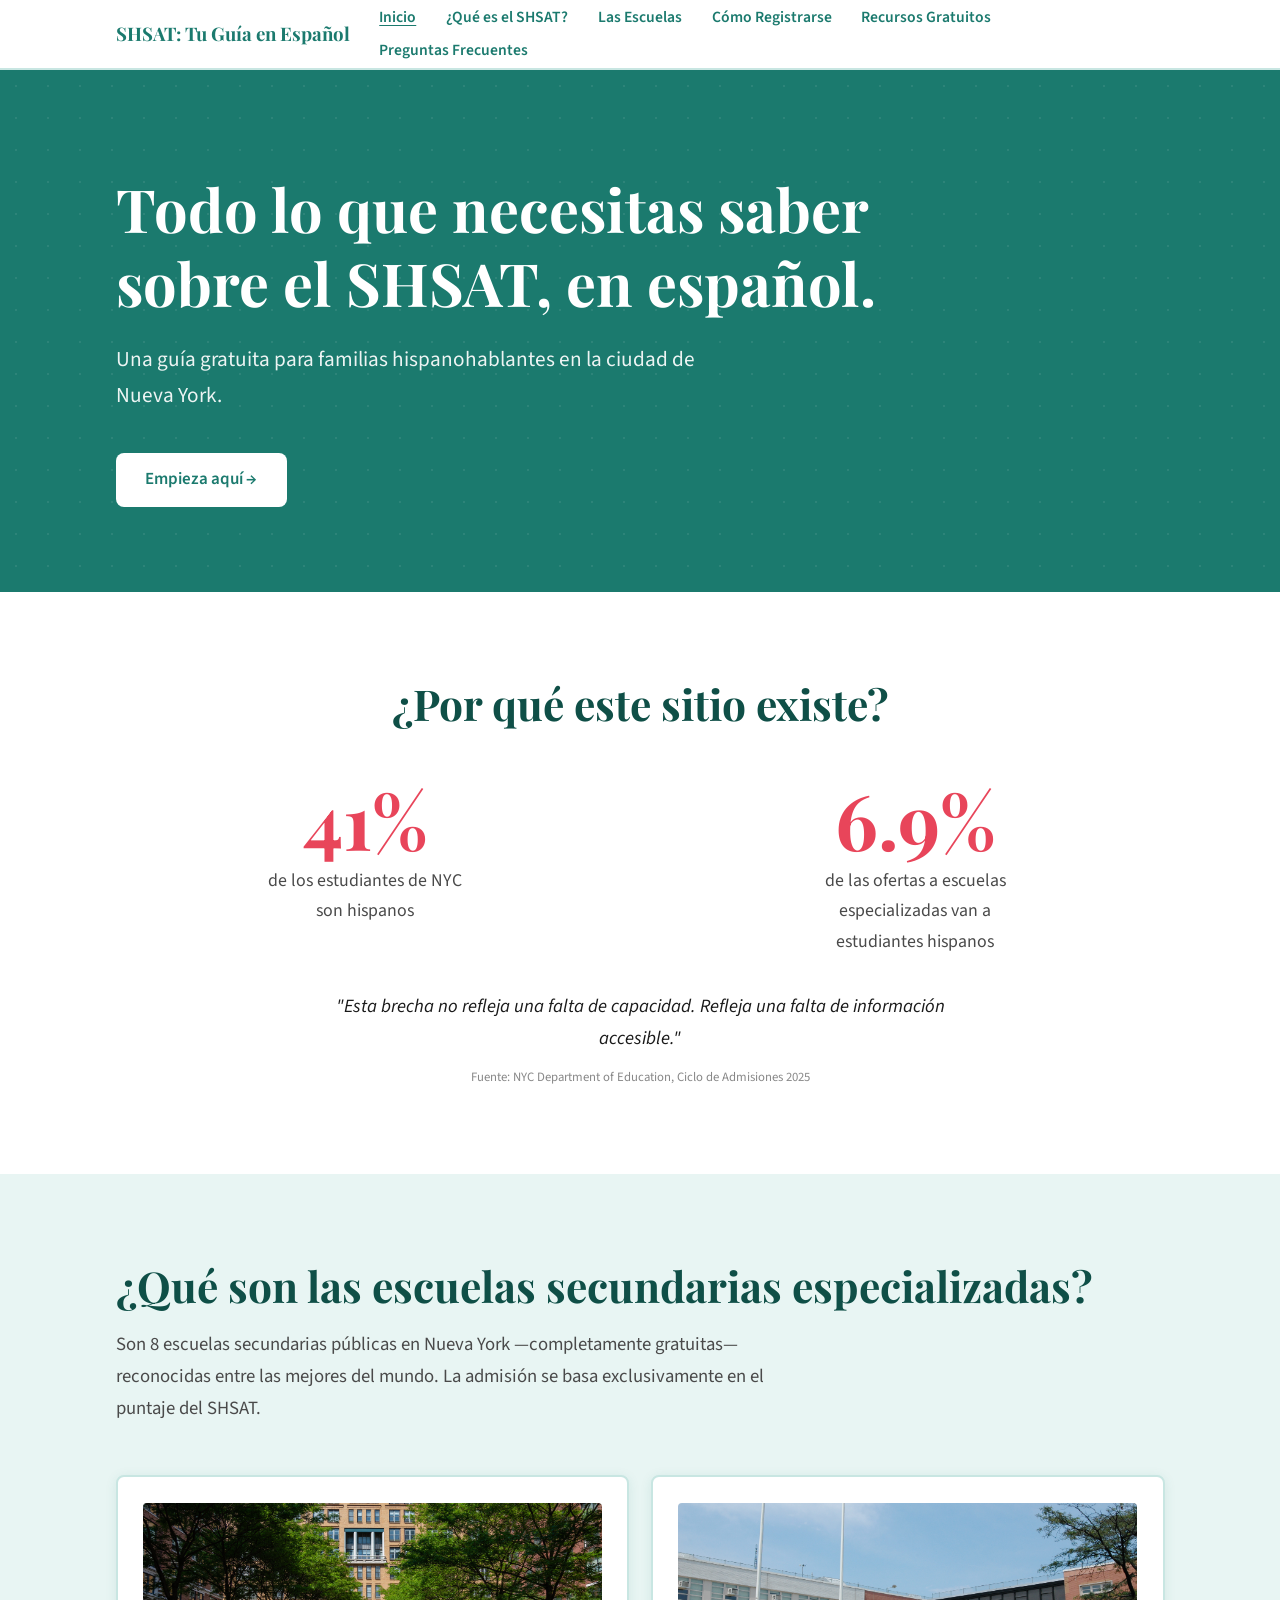
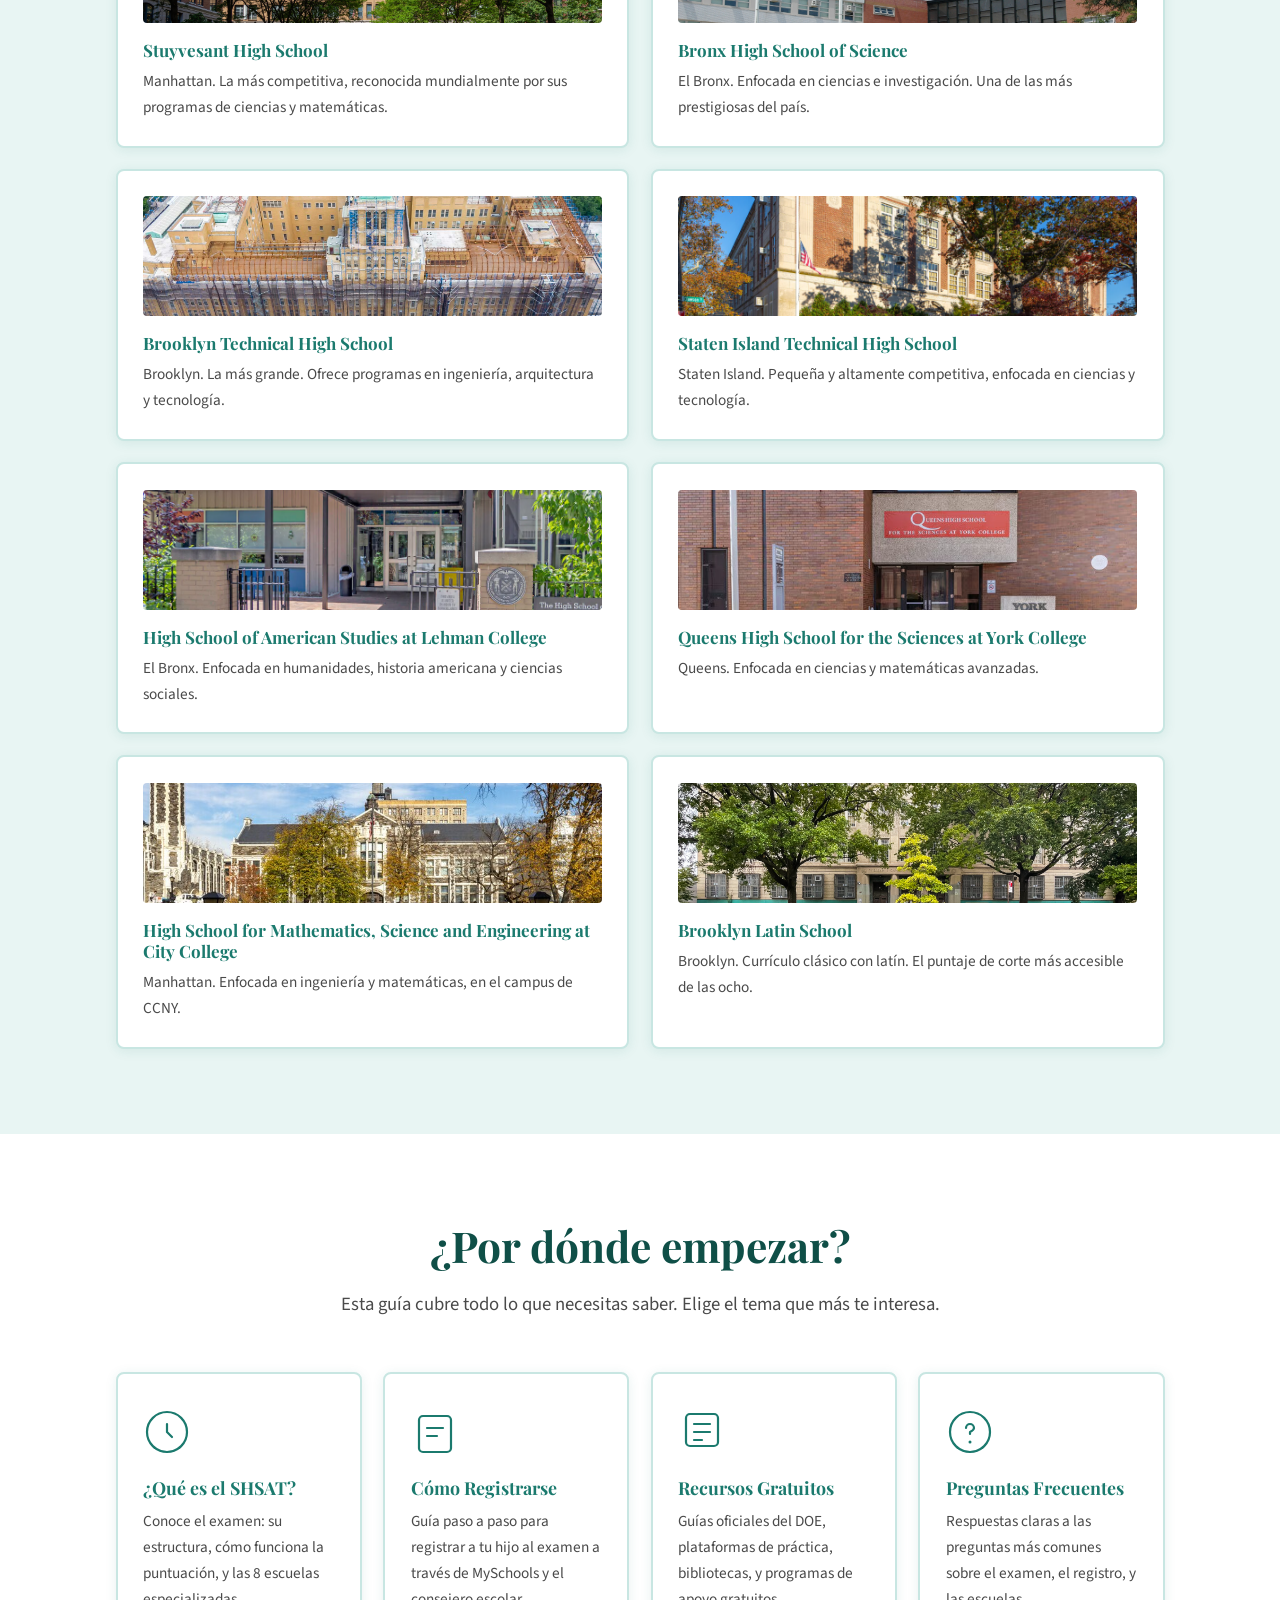
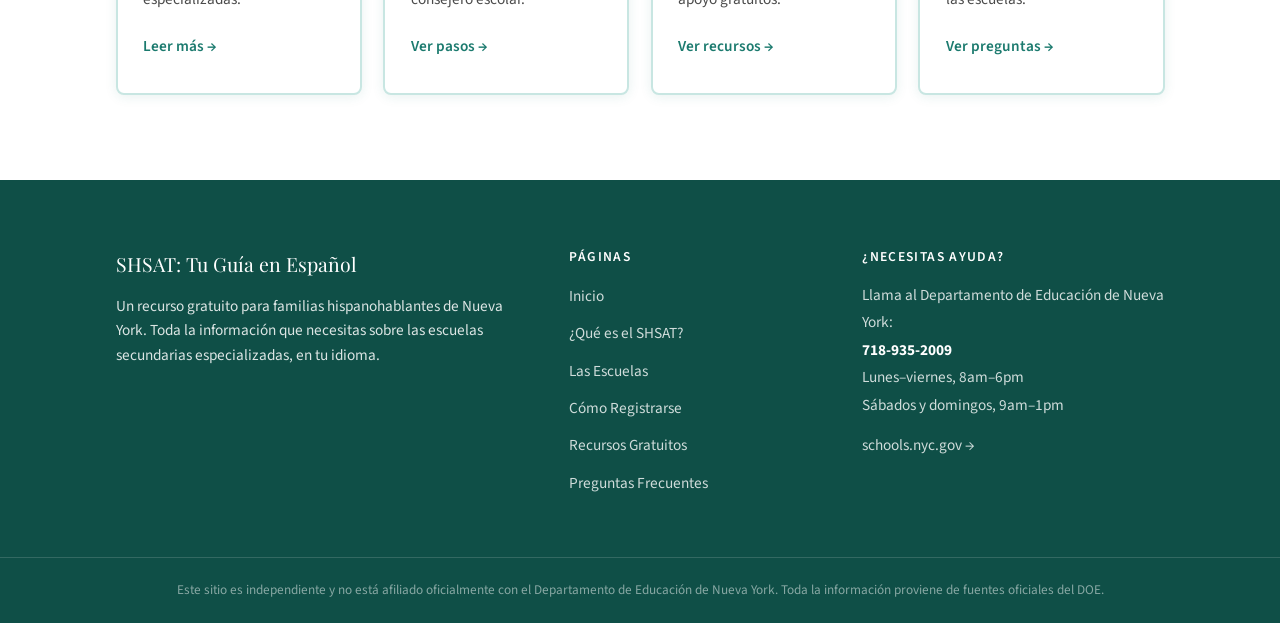
==== index.html @ d8aebc10 "Add Las Escuelas to nav and footer on all pages https://claude.ai/code/session_01T2UJco9Fcnmwrrb4ZVj" ====
<!DOCTYPE html>
<html lang="es">
<head>
  <meta charset="UTF-8" />
  <meta name="viewport" content="width=device-width, initial-scale=1.0" />
  <title>SHSAT: Tu Guía en Español — Inicio</title>
  <meta name="description" content="Guía gratuita en español sobre el SHSAT para familias hispanohablantes en la ciudad de Nueva York." />
  <link rel="stylesheet" href="css/styles.css" />
</head>
<body>

  <!-- ========== NAVIGATION ========== -->
  <nav class="nav" role="navigation" aria-label="Navegación principal">
    <div class="container nav__inner">
      <a href="index.html" class="nav__brand">SHSAT: Tu Guía en Español</a>
      <button class="nav__toggle" aria-expanded="false" aria-label="Abrir menú">
        <svg width="26" height="26" viewBox="0 0 24 24" fill="none" stroke="currentColor" stroke-width="2.2" stroke-linecap="round">
          <line x1="3" y1="6"  x2="21" y2="6"/>
          <line x1="3" y1="12" x2="21" y2="12"/>
          <line x1="3" y1="18" x2="21" y2="18"/>
        </svg>
      </button>
      <ul class="nav__links">
        <li><a href="index.html"            class="nav__link">Inicio</a></li>
        <li><a href="que-es-shsat.html"     class="nav__link">¿Qué es el SHSAT?</a></li>
        <li><a href="escuelas.html"          class="nav__link">Las Escuelas</a></li>
        <li><a href="como-registrarse.html" class="nav__link">Cómo Registrarse</a></li>
        <li><a href="recursos.html"         class="nav__link">Recursos Gratuitos</a></li>
        <li><a href="faq.html"              class="nav__link">Preguntas Frecuentes</a></li>
      </ul>
    </div>
  </nav>

  <!-- ========== HERO ========== -->
  <section class="hero">
    <div class="container">
      <div class="hero__content">
        <h1>Todo lo que necesitas saber sobre el SHSAT, en español.</h1>
        <p class="hero__sub">Una guía gratuita para familias hispanohablantes en la ciudad de Nueva York.</p>
        <a href="que-es-shsat.html" class="btn btn--white">Empieza aquí &rarr;</a>
      </div>
    </div>
  </section>

  <!-- ========== STAT BLOCK ========== -->
  <section class="section section--white stats">
    <div class="container text-center">
      <h2 class="section__title">¿Por qué este sitio existe?</h2>
      <div class="stats__grid">
        <div class="stat-card">
          <span class="stat-card__number">41%</span>
          <p class="stat-card__label">de los estudiantes de NYC son hispanos</p>
        </div>
        <div class="stat-card">
          <span class="stat-card__number">6.9%</span>
          <p class="stat-card__label">de las ofertas a escuelas especializadas van a estudiantes hispanos</p>
        </div>
      </div>
      <p class="stats__tagline">"Esta brecha no refleja una falta de capacidad. Refleja una falta de información accesible."</p>
      <p class="stats__citation">Fuente: NYC Department of Education, Ciclo de Admisiones 2025</p>
    </div>
  </section>

  <!-- ========== WHAT ARE SPECIALIZED SCHOOLS ========== -->
  <section class="section section--light">
    <div class="container">
      <h2 class="section__title">¿Qué son las escuelas secundarias especializadas?</h2>
      <p class="section__lead">Son 8 escuelas secundarias públicas en Nueva York —completamente gratuitas— reconocidas entre las mejores del mundo. La admisión se basa exclusivamente en el puntaje del SHSAT.</p>

      <div class="school-grid">

        <a href="escuelas.html#stuyvesant" class="school-card">
          <img src="images/stuyvesant.jpg" alt="Stuyvesant High School" onerror="this.style.display='none'">
          <h3>Stuyvesant High School</h3>
          <p>Manhattan. La más competitiva, reconocida mundialmente por sus programas de ciencias y matemáticas.</p>
        </a>

        <a href="escuelas.html#bronx-science" class="school-card">
          <img src="images/bronx-science.jpg" alt="Bronx High School of Science" onerror="this.style.display='none'">
          <h3>Bronx High School of Science</h3>
          <p>El Bronx. Enfocada en ciencias e investigación. Una de las más prestigiosas del país.</p>
        </a>

        <a href="escuelas.html#brooklyn-tech" class="school-card">
          <img src="images/brooklyn-tech.jpg" alt="Brooklyn Technical High School" onerror="this.style.display='none'">
          <h3>Brooklyn Technical High School</h3>
          <p>Brooklyn. La más grande. Ofrece programas en ingeniería, arquitectura y tecnología.</p>
        </a>

        <a href="escuelas.html#staten-island-tech" class="school-card">
          <img src="images/staten-island-tech.jpg" alt="Staten Island Technical High School" onerror="this.style.display='none'">
          <h3>Staten Island Technical High School</h3>
          <p>Staten Island. Pequeña y altamente competitiva, enfocada en ciencias y tecnología.</p>
        </a>

        <a href="escuelas.html#lehman" class="school-card">
          <img src="images/lehman.jpg" alt="High School of American Studies at Lehman College" onerror="this.style.display='none'">
          <h3>High School of American Studies at Lehman College</h3>
          <p>El Bronx. Enfocada en humanidades, historia americana y ciencias sociales.</p>
        </a>

        <a href="escuelas.html#queens-science" class="school-card">
          <img src="images/queens-science.jpg" alt="Queens High School for the Sciences at York College" onerror="this.style.display='none'">
          <h3>Queens High School for the Sciences at York College</h3>
          <p>Queens. Enfocada en ciencias y matemáticas avanzadas.</p>
        </a>

        <a href="escuelas.html#ccny" class="school-card">
          <img src="images/ccny.jpg" alt="High School for Mathematics, Science and Engineering at City College" onerror="this.style.display='none'">
          <h3>High School for Mathematics, Science and Engineering at City College</h3>
          <p>Manhattan. Enfocada en ingeniería y matemáticas, en el campus de CCNY.</p>
        </a>

        <a href="escuelas.html#brooklyn-latin" class="school-card">
          <img src="images/brooklyn-latin.jpg" alt="Brooklyn Latin School" onerror="this.style.display='none'">
          <h3>Brooklyn Latin School</h3>
          <p>Brooklyn. Currículo clásico con latín. El puntaje de corte más accesible de las ocho.</p>
        </a>

      </div>
    </div>
  </section>

  <!-- ========== NAVIGATION CARDS ========== -->
  <section class="section section--white">
    <div class="container">
      <h2 class="section__title text-center">¿Por dónde empezar?</h2>
      <p class="section__lead text-center" style="margin-left:auto;margin-right:auto;">Esta guía cubre todo lo que necesitas saber. Elige el tema que más te interesa.</p>

      <div class="nav-cards">

        <a href="que-es-shsat.html" class="nav-card" style="text-decoration:none;">
          <svg class="nav-card__icon" viewBox="0 0 48 48" fill="none" stroke="currentColor" stroke-width="2.2" stroke-linecap="round" stroke-linejoin="round">
            <circle cx="24" cy="24" r="20"/>
            <path d="M24 16v8l5 5"/>
          </svg>
          <h3>¿Qué es el SHSAT?</h3>
          <p>Conoce el examen: su estructura, cómo funciona la puntuación, y las 8 escuelas especializadas.</p>
          <span class="nav-card__link">Leer más &rarr;</span>
        </a>

        <a href="como-registrarse.html" class="nav-card" style="text-decoration:none;">
          <svg class="nav-card__icon" viewBox="0 0 48 48" fill="none" stroke="currentColor" stroke-width="2.2" stroke-linecap="round" stroke-linejoin="round">
            <rect x="8" y="8" width="32" height="36" rx="4"/>
            <path d="M16 20h16M16 28h10"/>
          </svg>
          <h3>Cómo Registrarse</h3>
          <p>Guía paso a paso para registrar a tu hijo al examen a través de MySchools y el consejero escolar.</p>
          <span class="nav-card__link">Ver pasos &rarr;</span>
        </a>

        <a href="recursos.html" class="nav-card" style="text-decoration:none;">
          <svg class="nav-card__icon" viewBox="0 0 48 48" fill="none" stroke="currentColor" stroke-width="2.2" stroke-linecap="round" stroke-linejoin="round">
            <path d="M12 6h24a4 4 0 0 1 4 4v24a4 4 0 0 1-4 4H12a4 4 0 0 1-4-4V10a4 4 0 0 1 4-4z"/>
            <path d="M16 16h16M16 24h16M16 32h8"/>
          </svg>
          <h3>Recursos Gratuitos</h3>
          <p>Guías oficiales del DOE, plataformas de práctica, bibliotecas, y programas de apoyo gratuitos.</p>
          <span class="nav-card__link">Ver recursos &rarr;</span>
        </a>

        <a href="faq.html" class="nav-card" style="text-decoration:none;">
          <svg class="nav-card__icon" viewBox="0 0 48 48" fill="none" stroke="currentColor" stroke-width="2.2" stroke-linecap="round" stroke-linejoin="round">
            <circle cx="24" cy="24" r="20"/>
            <path d="M20 20c0-2.2 1.8-4 4-4s4 1.8 4 4c0 2-2 3-4 4v2"/>
            <circle cx="24" cy="34" r="1.5" fill="currentColor" stroke="none"/>
          </svg>
          <h3>Preguntas Frecuentes</h3>
          <p>Respuestas claras a las preguntas más comunes sobre el examen, el registro, y las escuelas.</p>
          <span class="nav-card__link">Ver preguntas &rarr;</span>
        </a>

      </div>
    </div>
  </section>

  <!-- ========== FOOTER ========== -->
  <footer class="footer">
    <div class="container">
      <div class="footer__grid">

        <div class="footer__col">
          <span class="footer__brand">SHSAT: Tu Guía en Español</span>
          <p class="footer__tagline">Un recurso gratuito para familias hispanohablantes de Nueva York. Toda la información que necesitas sobre las escuelas secundarias especializadas, en tu idioma.</p>
        </div>

        <div class="footer__col">
          <h4>Páginas</h4>
          <ul>
            <li><a href="index.html">Inicio</a></li>
            <li><a href="que-es-shsat.html">¿Qué es el SHSAT?</a></li>
            <li><a href="escuelas.html">Las Escuelas</a></li>
            <li><a href="como-registrarse.html">Cómo Registrarse</a></li>
            <li><a href="recursos.html">Recursos Gratuitos</a></li>
            <li><a href="faq.html">Preguntas Frecuentes</a></li>
          </ul>
        </div>

        <div class="footer__col">
          <h4>¿Necesitas ayuda?</h4>
          <div class="footer__help">
            <p>Llama al Departamento de Educación de Nueva York:</p>
            <p><strong>718-935-2009</strong><br>Lunes–viernes, 8am–6pm<br>Sábados y domingos, 9am–1pm</p>
            <p style="margin-top:0.75rem;"><a href="https://www.schools.nyc.gov" target="_blank" rel="noopener noreferrer">schools.nyc.gov &rarr;</a></p>
          </div>
        </div>

      </div>
    </div>
    <div class="footer__bottom">
      <div class="container">
        Este sitio es independiente y no está afiliado oficialmente con el Departamento de Educación de Nueva York. Toda la información proviene de fuentes oficiales del DOE.
      </div>
    </div>
  </footer>

  <script src="js/main.js"></script>
</body>
</html>
---- css/styles.css ----
@import url('https://fonts.googleapis.com/css2?family=Playfair+Display:wght@700&family=Source+Sans+3:wght@400;600&display=swap');

/* ============================================================
   CSS CUSTOM PROPERTIES
   ============================================================ */
:root {
  --teal:        #1B7A6E;
  --teal-light:  #E8F5F3;
  --teal-dark:   #0F4F47;
  --coral:       #E8455A;
  --white:       #FFFFFF;
  --text:        #1A1A1A;
  --text-muted:  #4A4A4A;
  --border:      #C8E6E2;
  --max-width:   1100px;
  --radius:      8px;
  --shadow:      0 2px 12px rgba(27,122,110,0.10);
}

/* ============================================================
   RESET & BASE
   ============================================================ */
*, *::before, *::after { box-sizing: border-box; margin: 0; padding: 0; }

html { scroll-behavior: smooth; font-size: 17px; }

body {
  font-family: 'Source Sans 3', sans-serif;
  font-weight: 400;
  line-height: 1.7;
  color: var(--text);
  background: var(--white);
}

img { max-width: 100%; height: auto; display: block; border-radius: var(--radius); }

a { color: var(--teal); text-decoration: none; }
a:hover { text-decoration: underline; }

h1, h2, h3, h4 {
  font-family: 'Playfair Display', serif;
  font-weight: 700;
  line-height: 1.25;
  color: var(--teal-dark);
}

ul { list-style: none; }

/* ============================================================
   UTILITY
   ============================================================ */
.container {
  max-width: var(--max-width);
  margin: 0 auto;
  padding: 0 1.5rem;
}

.section { padding: 5rem 0; }
.section--light { background: var(--teal-light); }
.section--dark  { background: var(--teal-dark); color: var(--white); }
.section--white { background: var(--white); }

.section__title {
  font-size: clamp(1.8rem, 4vw, 2.5rem);
  margin-bottom: 1rem;
  color: var(--teal-dark);
}

.section__lead {
  font-size: 1.1rem;
  color: var(--text-muted);
  max-width: 700px;
  margin-bottom: 3rem;
}

.text-center { text-align: center; }
.text-center .section__lead { margin-left: auto; margin-right: auto; }

.btn {
  display: inline-block;
  padding: 0.75rem 1.75rem;
  border-radius: var(--radius);
  font-family: 'Source Sans 3', sans-serif;
  font-size: 1rem;
  font-weight: 600;
  cursor: pointer;
  transition: opacity 0.2s, transform 0.15s;
  border: none;
  text-decoration: none;
}
.btn:hover { opacity: 0.88; transform: translateY(-1px); text-decoration: none; }

.btn--primary   { background: var(--teal); color: var(--white); }
.btn--white     { background: var(--white); color: var(--teal); }
.btn--outline   { background: transparent; color: var(--teal); border: 2px solid var(--teal); }
.btn--coral     { background: var(--coral); color: var(--white); }
.btn--sm        { padding: 0.5rem 1.2rem; font-size: 0.9rem; }

/* ============================================================
   NAVIGATION
   ============================================================ */
.nav {
  position: sticky;
  top: 0;
  z-index: 100;
  background: var(--white);
  border-bottom: 2px solid var(--border);
  padding: 0;
}

.nav__inner {
  display: flex;
  align-items: center;
  justify-content: space-between;
  height: 68px;
  gap: 1rem;
}

.nav__brand {
  font-family: 'Playfair Display', serif;
  font-weight: 700;
  font-size: 1.1rem;
  color: var(--teal);
  white-space: nowrap;
  text-decoration: none;
  flex-shrink: 0;
}
.nav__brand:hover { text-decoration: none; }

.nav__links {
  display: flex;
  align-items: center;
  gap: 0.25rem;
  flex-wrap: wrap;
}

.nav__link {
  font-family: 'Source Sans 3', sans-serif;
  font-size: 0.92rem;
  font-weight: 600;
  color: var(--teal);
  padding: 0.4rem 0.75rem;
  border-radius: 4px;
  transition: background 0.15s;
  white-space: nowrap;
}
.nav__link:hover { background: var(--teal-light); text-decoration: none; }
.nav__link.active {
  text-decoration: underline;
  text-underline-offset: 3px;
}

.nav__toggle {
  display: none;
  background: none;
  border: none;
  cursor: pointer;
  padding: 0.4rem;
  color: var(--teal);
}

/* Mobile nav */
@media (max-width: 760px) {
  .nav__toggle { display: flex; align-items: center; }

  .nav__links {
    display: none;
    flex-direction: column;
    align-items: flex-start;
    gap: 0;
    position: absolute;
    top: 68px;
    left: 0;
    right: 0;
    background: var(--white);
    border-bottom: 2px solid var(--border);
    padding: 1rem 1.5rem 1.5rem;
    box-shadow: var(--shadow);
    z-index: 99;
  }

  .nav__links.open { display: flex; }

  .nav__link { padding: 0.6rem 0; width: 100%; border-radius: 0; border-bottom: 1px solid var(--border); }
  .nav__link:last-child { border-bottom: none; }
}

/* ============================================================
   PAGE HEADER BANNER
   ============================================================ */
.page-header {
  background: var(--teal);
  padding: 4rem 0 3.5rem;
  color: var(--white);
}

.page-header h1 {
  font-size: clamp(2rem, 5vw, 3rem);
  color: var(--white);
  margin-bottom: 0.5rem;
}

.page-header p {
  font-size: 1.15rem;
  opacity: 0.88;
  max-width: 600px;
}

/* ============================================================
   HERO
   ============================================================ */
.hero {
  background: var(--teal);
  color: var(--white);
  padding: 6rem 0 5rem;
  position: relative;
  overflow: hidden;
}

.hero::before {
  content: '';
  position: absolute;
  inset: 0;
  background-image: radial-gradient(circle, rgba(255,255,255,0.08) 1.5px, transparent 1.5px);
  background-size: 32px 32px;
  pointer-events: none;
}

.hero__content { position: relative; z-index: 1; max-width: 780px; }

.hero h1 {
  font-size: clamp(2.2rem, 5vw, 3.5rem);
  color: var(--white);
  margin-bottom: 1.25rem;
}

.hero__sub {
  font-size: 1.25rem;
  opacity: 0.92;
  margin-bottom: 2.25rem;
  max-width: 580px;
}

/* ============================================================
   STAT BLOCK
   ============================================================ */
.stats { background: var(--white); }

.stats__grid {
  display: grid;
  grid-template-columns: 1fr 1fr;
  gap: 3rem;
  margin: 3rem 0 2rem;
}

.stat-card { text-align: center; }

.stat-card__number {
  font-family: 'Playfair Display', serif;
  font-size: clamp(3.5rem, 8vw, 4.5rem);
  font-weight: 700;
  color: var(--coral);
  line-height: 1;
  display: block;
}

.stat-card__label {
  font-size: 1.05rem;
  color: var(--text-muted);
  margin-top: 0.5rem;
  max-width: 220px;
  margin-left: auto;
  margin-right: auto;
}

.stats__tagline {
  font-size: 1.1rem;
  font-style: italic;
  color: var(--text);
  text-align: center;
  max-width: 640px;
  margin: 0 auto 0.75rem;
}

.stats__citation {
  text-align: center;
  font-size: 0.75rem;
  color: #888;
}

@media (max-width: 600px) {
  .stats__grid { grid-template-columns: 1fr; gap: 2rem; }
}

/* ============================================================
   SCHOOL CARD GRID
   ============================================================ */
.school-grid {
  display: grid;
  grid-template-columns: repeat(2, 1fr);
  gap: 1.25rem;
  margin-top: 2rem;
}

.school-card {
  background: var(--white);
  border: 2px solid var(--border);
  border-radius: var(--radius);
  padding: 1.5rem;
  box-shadow: var(--shadow);
  transition: transform 0.15s, box-shadow 0.15s;
  display: block;
  color: inherit;
  text-decoration: none;
}
.school-card:hover {
  transform: translateY(-3px);
  box-shadow: 0 8px 24px rgba(27,122,110,0.15);
  text-decoration: none;
  color: inherit;
}

.school-card h3 {
  font-family: 'Playfair Display', serif;
  font-size: 1rem;
  color: var(--teal);
  margin-bottom: 0.4rem;
}

.school-card p {
  font-size: 0.9rem;
  color: var(--text-muted);
}

.school-card img {
  width: 100%;
  height: 120px;
  object-fit: cover;
  margin-bottom: 1rem;
  border-radius: 4px;
}

@media (max-width: 640px) {
  .school-grid { grid-template-columns: 1fr; }
}

/* ============================================================
   NAV CARDS (Home)
   ============================================================ */
.nav-cards {
  display: grid;
  grid-template-columns: repeat(4, 1fr);
  gap: 1.25rem;
  margin-top: 2rem;
}

.nav-card {
  background: var(--white);
  border: 2px solid var(--border);
  border-radius: var(--radius);
  padding: 2rem 1.5rem;
  box-shadow: var(--shadow);
  transition: transform 0.15s, box-shadow 0.15s;
  display: flex;
  flex-direction: column;
}
.nav-card:hover { transform: translateY(-4px); box-shadow: 0 8px 24px rgba(27,122,110,0.15); }

.nav-card__icon {
  width: 48px;
  height: 48px;
  margin-bottom: 1.25rem;
  color: var(--teal);
}

.nav-card h3 {
  font-family: 'Playfair Display', serif;
  font-size: 1.05rem;
  color: var(--teal);
  margin-bottom: 0.5rem;
}

.nav-card p {
  font-size: 0.9rem;
  color: var(--text-muted);
  flex: 1;
  margin-bottom: 1.25rem;
}

.nav-card__link {
  font-weight: 600;
  color: var(--teal);
  font-size: 0.9rem;
  display: inline-flex;
  align-items: center;
  gap: 4px;
}

@media (max-width: 900px) { .nav-cards { grid-template-columns: repeat(2, 1fr); } }
@media (max-width: 520px) { .nav-cards { grid-template-columns: 1fr; } }

/* ============================================================
   CALLOUT BOX
   ============================================================ */
.callout {
  border-radius: var(--radius);
  padding: 1.5rem 2rem;
  margin: 2.5rem 0;
}

.callout--teal  { background: var(--teal-light); border-left: 5px solid var(--teal); }
.callout--coral {
  background: var(--coral);
  color: var(--white);
  text-align: center;
  border-left: none;
}
.callout--coral p { color: var(--white); font-weight: 600; font-size: 1.05rem; }

.callout p { margin: 0; }

/* ============================================================
   EXAM STRUCTURE
   ============================================================ */
.exam-grid {
  display: grid;
  grid-template-columns: 1fr 1fr;
  gap: 1.5rem;
  margin: 2rem 0;
}

.exam-section-card {
  background: var(--white);
  border: 2px solid var(--border);
  border-radius: var(--radius);
  padding: 2rem;
}

.exam-section-card h3 {
  font-size: 1.1rem;
  color: var(--teal);
  margin-bottom: 1rem;
  padding-bottom: 0.5rem;
  border-bottom: 2px solid var(--teal-light);
}

.exam-section-card ul { margin-top: 0.5rem; }

.exam-section-card li {
  padding: 0.35rem 0;
  font-size: 0.95rem;
  color: var(--text-muted);
  border-bottom: 1px solid var(--teal-light);
}
.exam-section-card li:last-child { border-bottom: none; }

.exam-meta {
  display: flex;
  flex-wrap: wrap;
  gap: 1rem;
  margin-top: 1.5rem;
}

.exam-meta__pill {
  background: var(--teal);
  color: var(--white);
  border-radius: 50px;
  padding: 0.5rem 1.25rem;
  font-size: 0.9rem;
  font-weight: 600;
}

@media (max-width: 640px) { .exam-grid { grid-template-columns: 1fr; } }

/* ============================================================
   SCHOOL DETAIL CARDS (que-es-shsat)
   ============================================================ */
.school-detail-list {
  display: grid;
  gap: 1.25rem;
  margin-top: 2rem;
}

.school-detail-card {
  background: var(--white);
  border: 2px solid var(--border);
  border-radius: var(--radius);
  padding: 1.75rem 2rem;
  display: flex;
  gap: 1.5rem;
  align-items: flex-start;
  color: inherit;
  text-decoration: none;
  transition: border-color 0.15s, box-shadow 0.15s, transform 0.15s;
}
a.school-detail-card:hover {
  border-color: var(--teal);
  box-shadow: 0 6px 20px rgba(27,122,110,0.13);
  transform: translateY(-2px);
  text-decoration: none;
  color: inherit;
}

.school-detail-card__num {
  font-family: 'Playfair Display', serif;
  font-size: 2rem;
  font-weight: 700;
  color: var(--border);
  min-width: 2.5rem;
  line-height: 1;
}

.school-detail-card h3 {
  font-size: 1.05rem;
  color: var(--teal);
  margin-bottom: 0.25rem;
}

.school-detail-card .borough {
  font-size: 0.8rem;
  font-weight: 600;
  color: var(--teal);
  background: var(--teal-light);
  display: inline-block;
  padding: 0.15rem 0.6rem;
  border-radius: 4px;
  margin-bottom: 0.5rem;
  text-transform: uppercase;
  letter-spacing: 0.04em;
}

.school-detail-card p { font-size: 0.95rem; color: var(--text-muted); }

/* ============================================================
   STEPS (como-registrarse)
   ============================================================ */
.steps { display: flex; flex-direction: column; gap: 1.5rem; margin-top: 2rem; }

.step {
  display: flex;
  gap: 1.75rem;
  align-items: flex-start;
  background: var(--white);
  border: 2px solid var(--border);
  border-radius: var(--radius);
  padding: 2rem 2rem 2rem 1.75rem;
  box-shadow: var(--shadow);
}

.step__num {
  width: 52px;
  height: 52px;
  border-radius: 50%;
  background: var(--teal);
  color: var(--white);
  font-family: 'Playfair Display', serif;
  font-size: 1.4rem;
  font-weight: 700;
  display: flex;
  align-items: center;
  justify-content: center;
  flex-shrink: 0;
}

.step__body h3 {
  font-size: 1.1rem;
  color: var(--teal-dark);
  margin-bottom: 0.5rem;
}

.step__body p { font-size: 0.97rem; color: var(--text-muted); }
.step__body a { color: var(--teal); font-weight: 600; }

/* ============================================================
   KEY DATES TABLE
   ============================================================ */
.dates-table-wrapper {
  overflow-x: auto;
  margin: 2rem 0;
  border-radius: var(--radius);
  border: 2px solid var(--border);
}

.dates-table {
  width: 100%;
  border-collapse: collapse;
  font-size: 0.97rem;
}

.dates-table th {
  background: var(--teal);
  color: var(--white);
  padding: 0.9rem 1.25rem;
  text-align: left;
  font-family: 'Source Sans 3', sans-serif;
  font-weight: 600;
}

.dates-table td {
  padding: 0.85rem 1.25rem;
  border-bottom: 1px solid var(--border);
  color: var(--text);
}

.dates-table tr:last-child td { border-bottom: none; }
.dates-table tr:nth-child(even) td { background: var(--teal-light); }

/* ============================================================
   CHECKLIST (como-registrarse)
   ============================================================ */
.checklist {
  background: var(--white);
  border: 2px solid var(--border);
  border-radius: var(--radius);
  padding: 2rem 2.5rem;
  margin-top: 2rem;
}

.checklist li {
  padding: 0.65rem 0;
  border-bottom: 1px solid var(--teal-light);
  display: flex;
  align-items: flex-start;
  gap: 0.75rem;
  font-size: 1rem;
}

.checklist li:last-child { border-bottom: none; }

.checklist__check {
  color: var(--teal);
  font-size: 1.2rem;
  line-height: 1.5;
  flex-shrink: 0;
}

/* ============================================================
   RESOURCE CARDS (recursos)
   ============================================================ */
.resource-grid {
  display: grid;
  grid-template-columns: repeat(2, 1fr);
  gap: 1.5rem;
  margin-top: 2rem;
}

.resource-card {
  background: var(--white);
  border: 2px solid var(--border);
  border-radius: var(--radius);
  padding: 2rem;
  box-shadow: var(--shadow);
  display: flex;
  flex-direction: column;
}

.resource-card h3 {
  font-size: 1.05rem;
  color: var(--teal);
  margin-bottom: 0.75rem;
}

.resource-card p {
  font-size: 0.95rem;
  color: var(--text-muted);
  flex: 1;
  margin-bottom: 1.5rem;
}

@media (max-width: 700px) { .resource-grid { grid-template-columns: 1fr; } }

/* ============================================================
   FAQ ACCORDION (faq)
   ============================================================ */
.faq-list { margin-top: 2rem; }

.faq-item {
  border: 2px solid var(--border);
  border-radius: var(--radius);
  margin-bottom: 0.75rem;
  overflow: hidden;
}

.faq-question {
  width: 100%;
  text-align: left;
  background: var(--white);
  border: none;
  padding: 1.25rem 1.5rem;
  cursor: pointer;
  display: flex;
  align-items: center;
  justify-content: space-between;
  gap: 1rem;
  font-family: 'Source Sans 3', sans-serif;
  font-size: 1rem;
  font-weight: 600;
  color: var(--teal);
  transition: background 0.15s;
}

.faq-question:hover { background: var(--teal-light); }

.faq-question.open { background: var(--teal-light); }

.faq-icon {
  width: 22px;
  height: 22px;
  flex-shrink: 0;
  transition: transform 0.25s ease;
  color: var(--teal);
}

.faq-question.open .faq-icon { transform: rotate(45deg); }

.faq-answer {
  display: none;
  padding: 0 1.5rem 1.5rem;
  background: var(--teal-light);
  font-size: 0.97rem;
  color: var(--text);
  line-height: 1.7;
}

.faq-answer.open { display: block; }

/* ============================================================
   FOOTER
   ============================================================ */
.footer {
  background: var(--teal-dark);
  color: rgba(255,255,255,0.85);
  padding: 4rem 0 0;
}

.footer__grid {
  display: grid;
  grid-template-columns: 2fr 1.2fr 1.5fr;
  gap: 3rem;
  padding-bottom: 3rem;
}

.footer__brand {
  font-family: 'Playfair Display', serif;
  font-size: 1.15rem;
  color: var(--white);
  display: block;
  margin-bottom: 0.75rem;
}

.footer__tagline { font-size: 0.9rem; line-height: 1.6; }

.footer__col h4 {
  font-family: 'Source Sans 3', sans-serif;
  font-size: 0.8rem;
  font-weight: 600;
  text-transform: uppercase;
  letter-spacing: 0.1em;
  color: var(--white);
  margin-bottom: 1rem;
}

.footer__col li { margin-bottom: 0.5rem; }
.footer__col a {
  color: rgba(255,255,255,0.8);
  font-size: 0.9rem;
  transition: color 0.15s;
}
.footer__col a:hover { color: var(--white); text-decoration: none; }

.footer__help {
  font-size: 0.9rem;
  line-height: 1.8;
  color: rgba(255,255,255,0.8);
}
.footer__help strong { color: var(--white); }
.footer__help a { color: rgba(255,255,255,0.8); }
.footer__help a:hover { color: var(--white); }

.footer__bottom {
  border-top: 1px solid rgba(255,255,255,0.15);
  padding: 1.25rem 0;
  font-size: 0.78rem;
  color: rgba(255,255,255,0.5);
  text-align: center;
}

@media (max-width: 760px) {
  .footer__grid { grid-template-columns: 1fr; gap: 2rem; }
}

/* ============================================================
   SCORING SECTION
   ============================================================ */
.scoring-card {
  background: var(--white);
  border: 2px solid var(--border);
  border-radius: var(--radius);
  padding: 2rem 2.5rem;
  margin-top: 2rem;
}

.scoring-card p + p { margin-top: 0.75rem; }

/* ============================================================
   RESPONSIVE TWEAKS
   ============================================================ */
@media (max-width: 760px) {
  .section { padding: 3.5rem 0; }
  .hero { padding: 4rem 0 3rem; }
  .step { flex-direction: column; gap: 1rem; }
  .school-detail-card { flex-direction: column; gap: 0.75rem; }
}

@media (max-width: 480px) {
  html { font-size: 16px; }
  .checklist { padding: 1.5rem; }
}
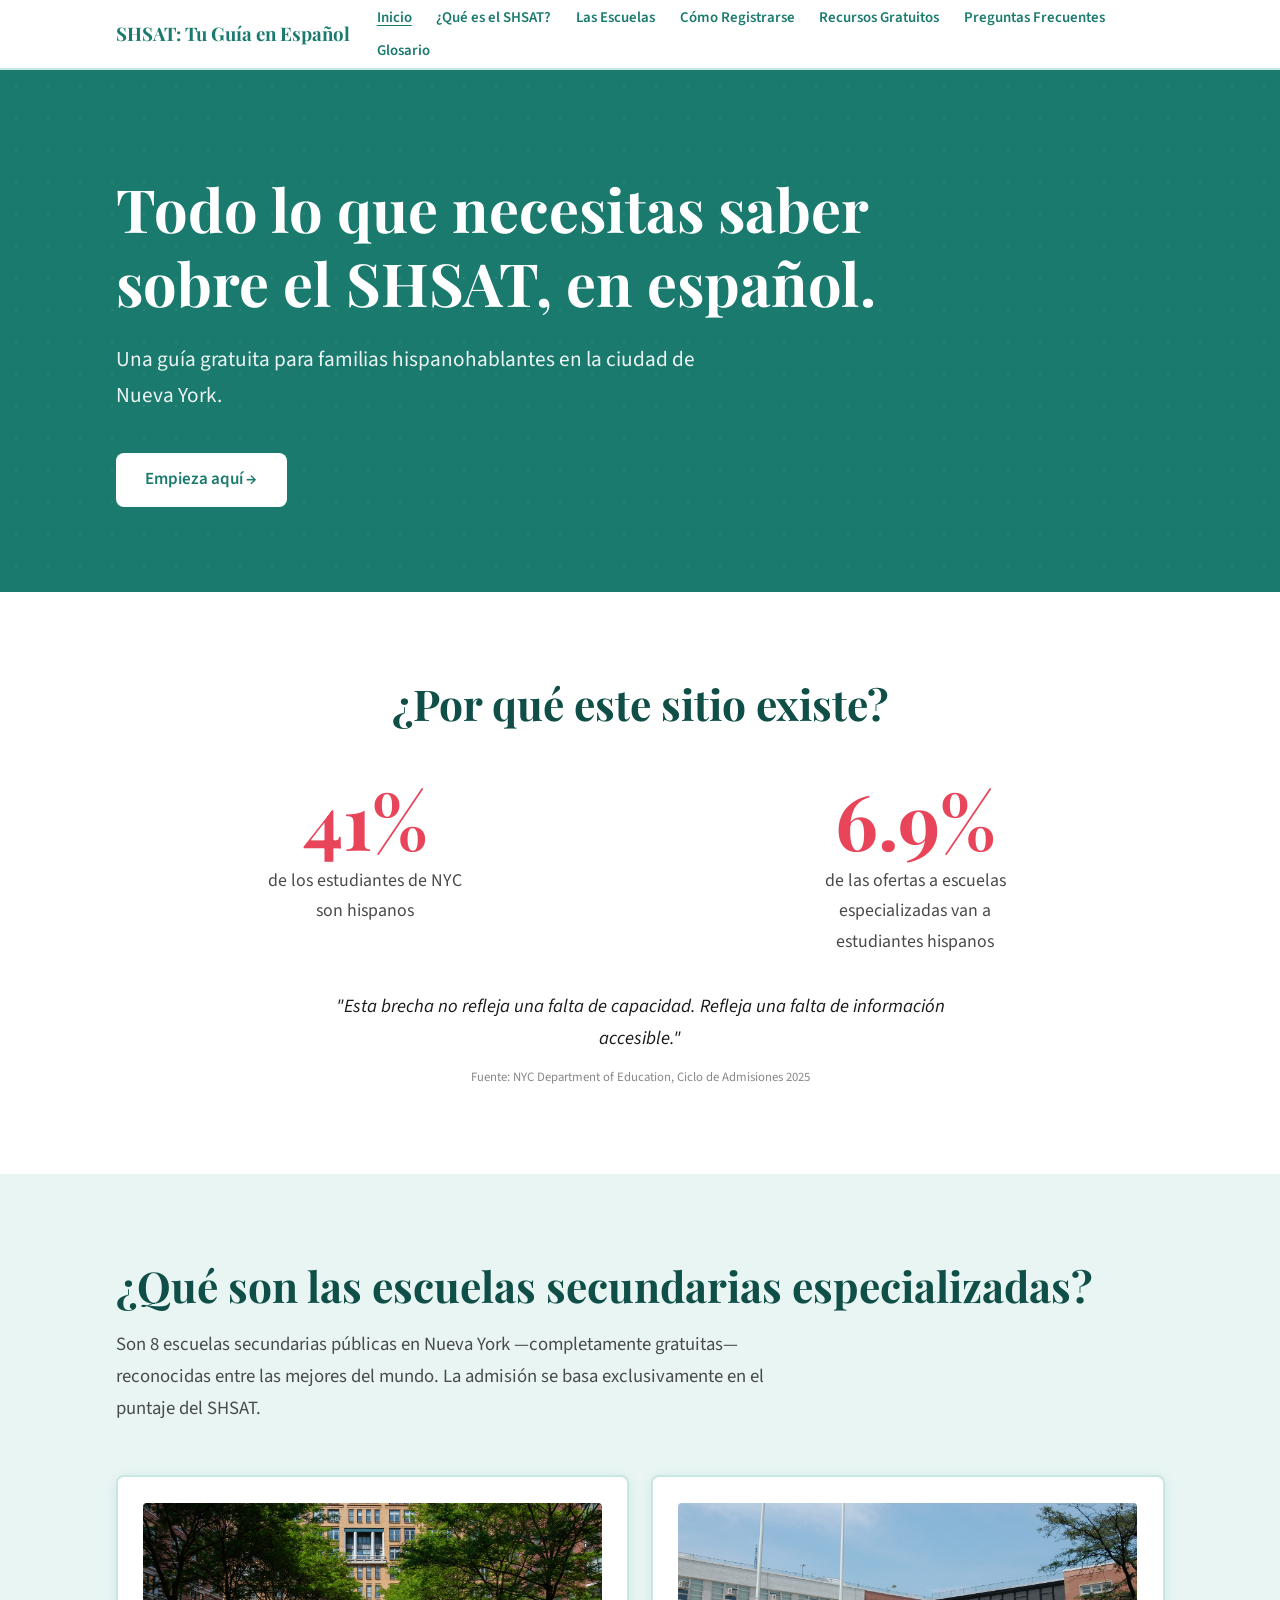
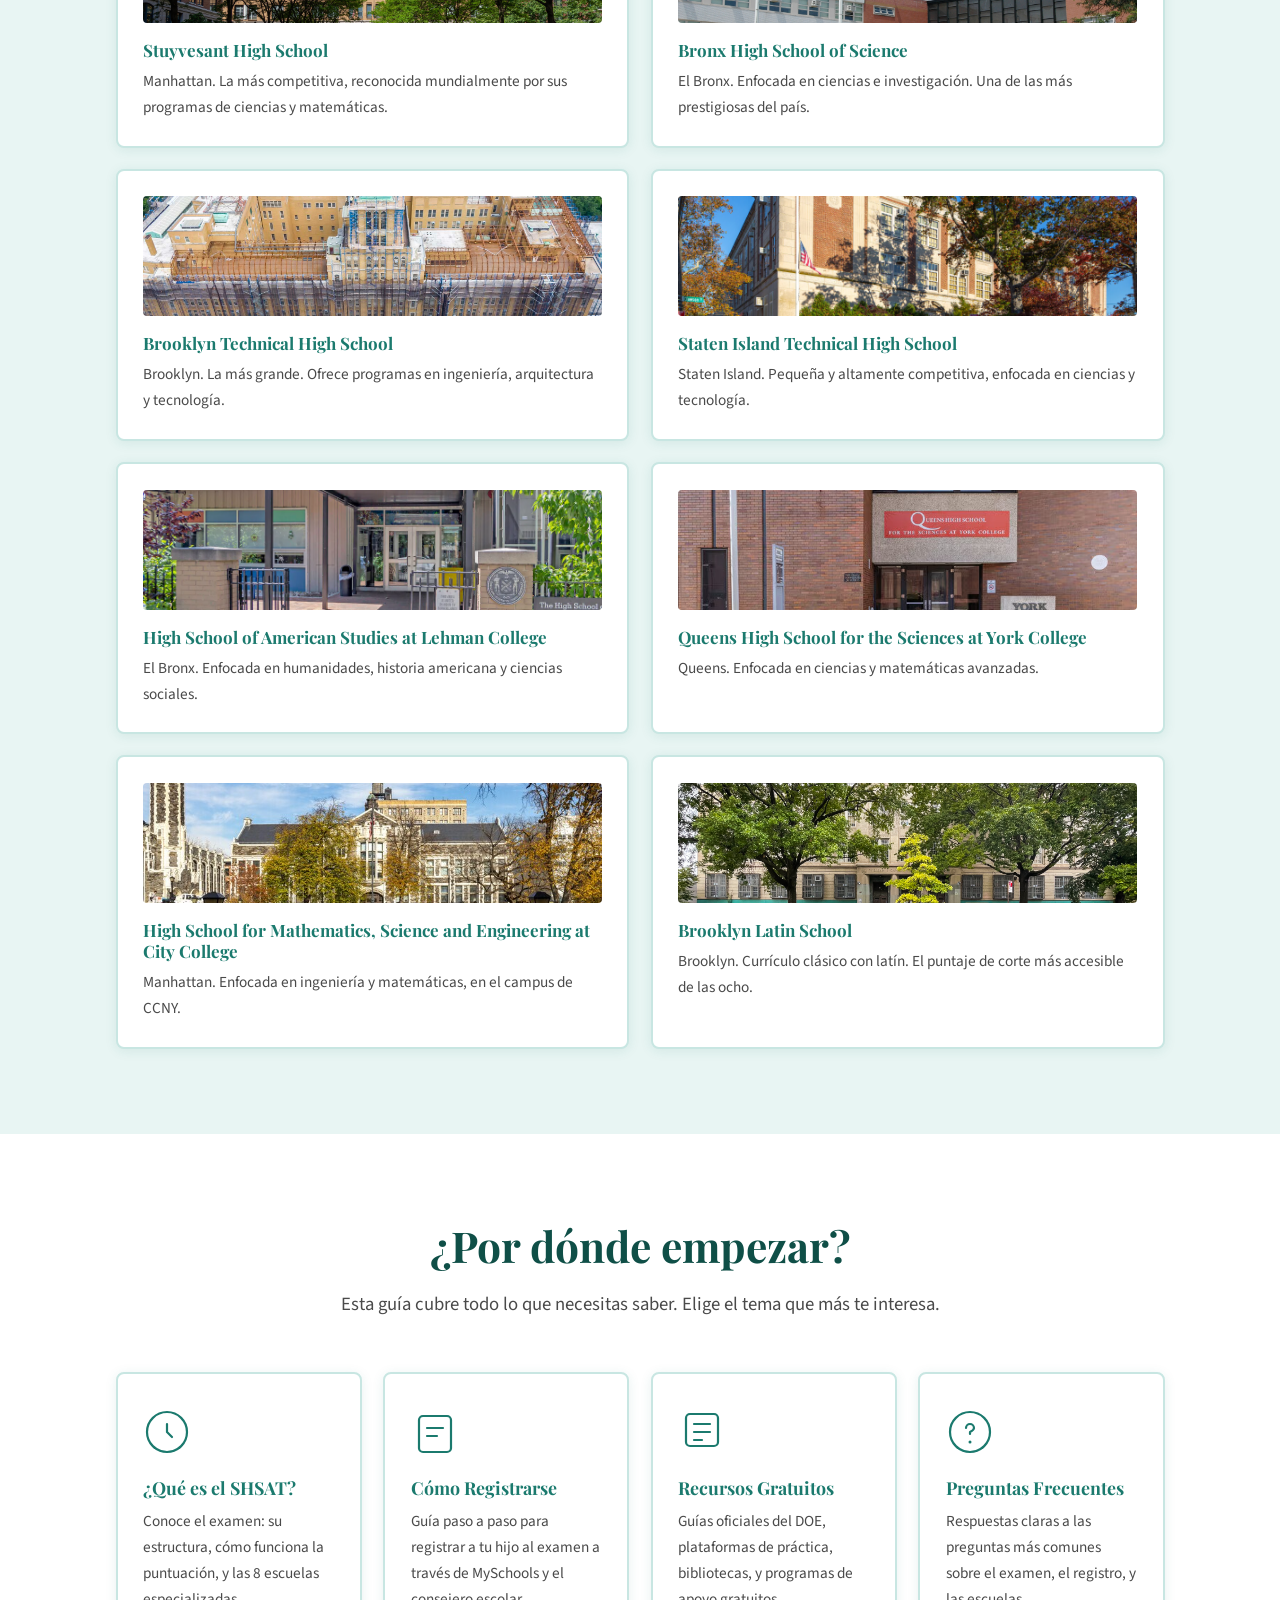
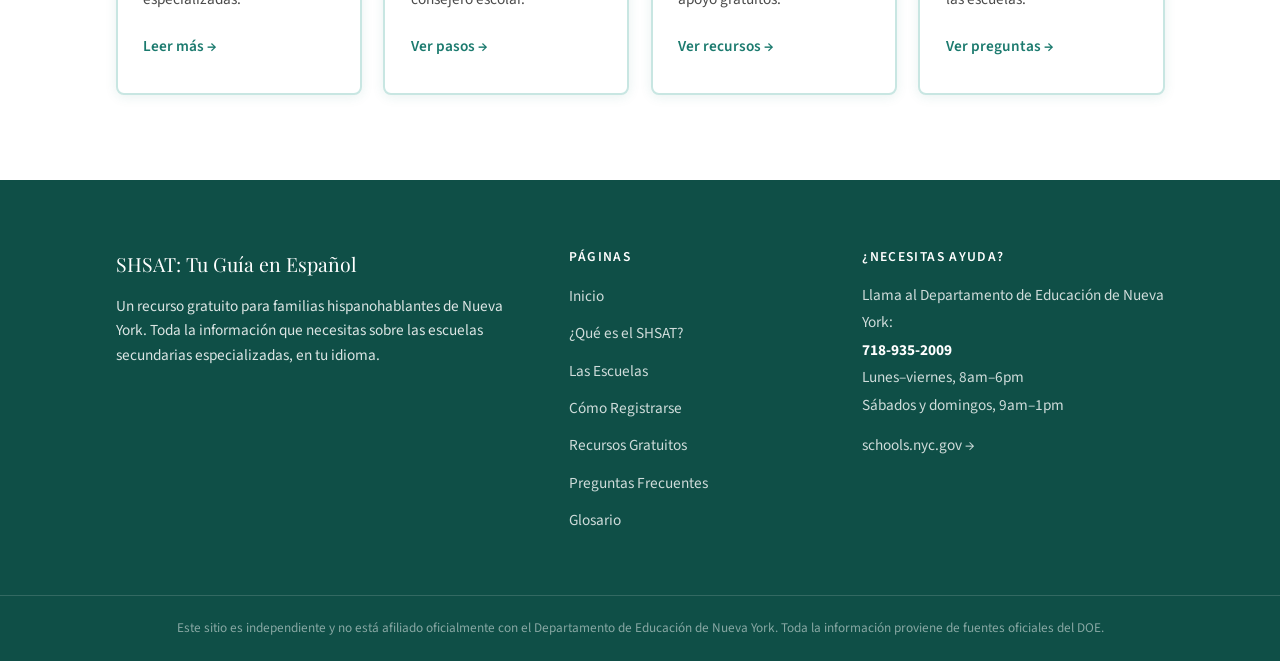
==== commit bd29f426: "Add OG tags, favicon, glosario, transit info, print CSS, sitemap - Open Graph + Twitter card meta ta" ====
--- a/index.html
+++ b/index.html
@@ -5,6 +5,14 @@
   <meta name="viewport" content="width=device-width, initial-scale=1.0" />
   <title>SHSAT: Tu Guía en Español — Inicio</title>
   <meta name="description" content="Guía gratuita en español sobre el SHSAT para familias hispanohablantes en la ciudad de Nueva York." />
+  <meta property="og:type"        content="website" />
+  <meta property="og:site_name"   content="SHSAT: Tu Guía en Español" />
+  <meta property="og:title"       content="SHSAT: Tu Guía en Español — Para Familias de Nueva York" />
+  <meta property="og:description" content="Todo lo que necesitas saber sobre el SHSAT, en español. Guía gratuita para familias hispanohablantes de NYC." />
+  <meta property="og:image"       content="https://henry-hayden.github.io/Spanish-Project-SHSAT/images/stuyvesant.jpg" />
+  <meta property="og:url"         content="https://henry-hayden.github.io/Spanish-Project-SHSAT/index.html" />
+  <meta name="twitter:card"       content="summary_large_image" />
+  <link rel="icon" type="image/svg+xml" href="images/favicon.svg" />
   <link rel="stylesheet" href="css/styles.css" />
 </head>
 <body>
@@ -27,6 +35,7 @@
         <li><a href="como-registrarse.html" class="nav__link">Cómo Registrarse</a></li>
         <li><a href="recursos.html"         class="nav__link">Recursos Gratuitos</a></li>
         <li><a href="faq.html"              class="nav__link">Preguntas Frecuentes</a></li>
+        <li><a href="glosario.html"         class="nav__link">Glosario</a></li>
       </ul>
     </div>
   </nav>
@@ -193,6 +202,7 @@
             <li><a href="como-registrarse.html">Cómo Registrarse</a></li>
             <li><a href="recursos.html">Recursos Gratuitos</a></li>
             <li><a href="faq.html">Preguntas Frecuentes</a></li>
+            <li><a href="glosario.html">Glosario</a></li>
           </ul>
         </div>
 
--- a/css/styles.css
+++ b/css/styles.css
@@ -136,10 +136,10 @@
 
 .nav__link {
   font-family: 'Source Sans 3', sans-serif;
-  font-size: 0.92rem;
+  font-size: 0.875rem;
   font-weight: 600;
   color: var(--teal);
-  padding: 0.4rem 0.75rem;
+  padding: 0.4rem 0.6rem;
   border-radius: 4px;
   transition: background 0.15s;
   white-space: nowrap;
@@ -160,7 +160,7 @@
 }
 
 /* Mobile nav */
-@media (max-width: 760px) {
+@media (max-width: 900px) {
   .nav__toggle { display: flex; align-items: center; }
 
   .nav__links {
@@ -816,3 +816,101 @@
   html { font-size: 16px; }
   .checklist { padding: 1.5rem; }
 }
+
+/* ============================================================
+   TRANSIT INFO (escuelas.html)
+   ============================================================ */
+.transit-info {
+  margin-top: 1.5rem;
+  padding: 1rem 1.25rem;
+  background: var(--teal-light);
+  border-radius: var(--radius);
+  border-left: 4px solid var(--teal);
+}
+
+.transit-info__label {
+  font-size: 0.72rem;
+  font-weight: 700;
+  text-transform: uppercase;
+  letter-spacing: 0.08em;
+  color: var(--teal);
+  display: block;
+  margin-bottom: 0.35rem;
+}
+
+.transit-info p {
+  font-size: 0.88rem;
+  color: var(--text-muted);
+  margin: 0;
+  line-height: 1.6;
+}
+
+/* ============================================================
+   PRINT STYLES
+   ============================================================ */
+@media print {
+  /* Hide everything interactive */
+  .nav,
+  .nav__toggle,
+  .footer,
+  .btn,
+  .school-nav-section,
+  .faq-icon,
+  .callout--coral { display: none !important; }
+
+  /* Reset colors for ink */
+  * { color: #000 !important; background: #fff !important;
+      box-shadow: none !important; border-color: #ccc !important; }
+
+  body { font-size: 12pt; line-height: 1.5; }
+
+  h1, h2, h3 { color: #000 !important; page-break-after: avoid; }
+
+  /* Show page header cleanly */
+  .page-header {
+    background: #fff !important;
+    border-bottom: 2pt solid #000;
+    padding: 1rem 0;
+    margin-bottom: 1rem;
+  }
+  .page-header h1 { color: #000 !important; font-size: 22pt; }
+  .page-header p  { color: #444 !important; }
+
+  /* Steps print clearly */
+  .step {
+    page-break-inside: avoid;
+    border: 1pt solid #ccc !important;
+    margin-bottom: 12pt;
+  }
+  .step__num {
+    background: #000 !important;
+    color: #fff !important;
+    -webkit-print-color-adjust: exact;
+    print-color-adjust: exact;
+  }
+
+  /* Tables */
+  .dates-table th {
+    background: #eee !important;
+    -webkit-print-color-adjust: exact;
+    print-color-adjust: exact;
+  }
+
+  /* Checklist */
+  .checklist__check { color: #000 !important; }
+
+  /* Show href after links */
+  a[href^="http"]::after {
+    content: " (" attr(href) ")";
+    font-size: 9pt;
+    color: #666 !important;
+    word-break: break-all;
+  }
+
+  /* Keep callout text visible */
+  .callout--teal { border-left: 3pt solid #000 !important; }
+
+  /* Max width for print */
+  .container { max-width: 100%; padding: 0; }
+  .section   { padding: 1rem 0; }
+}
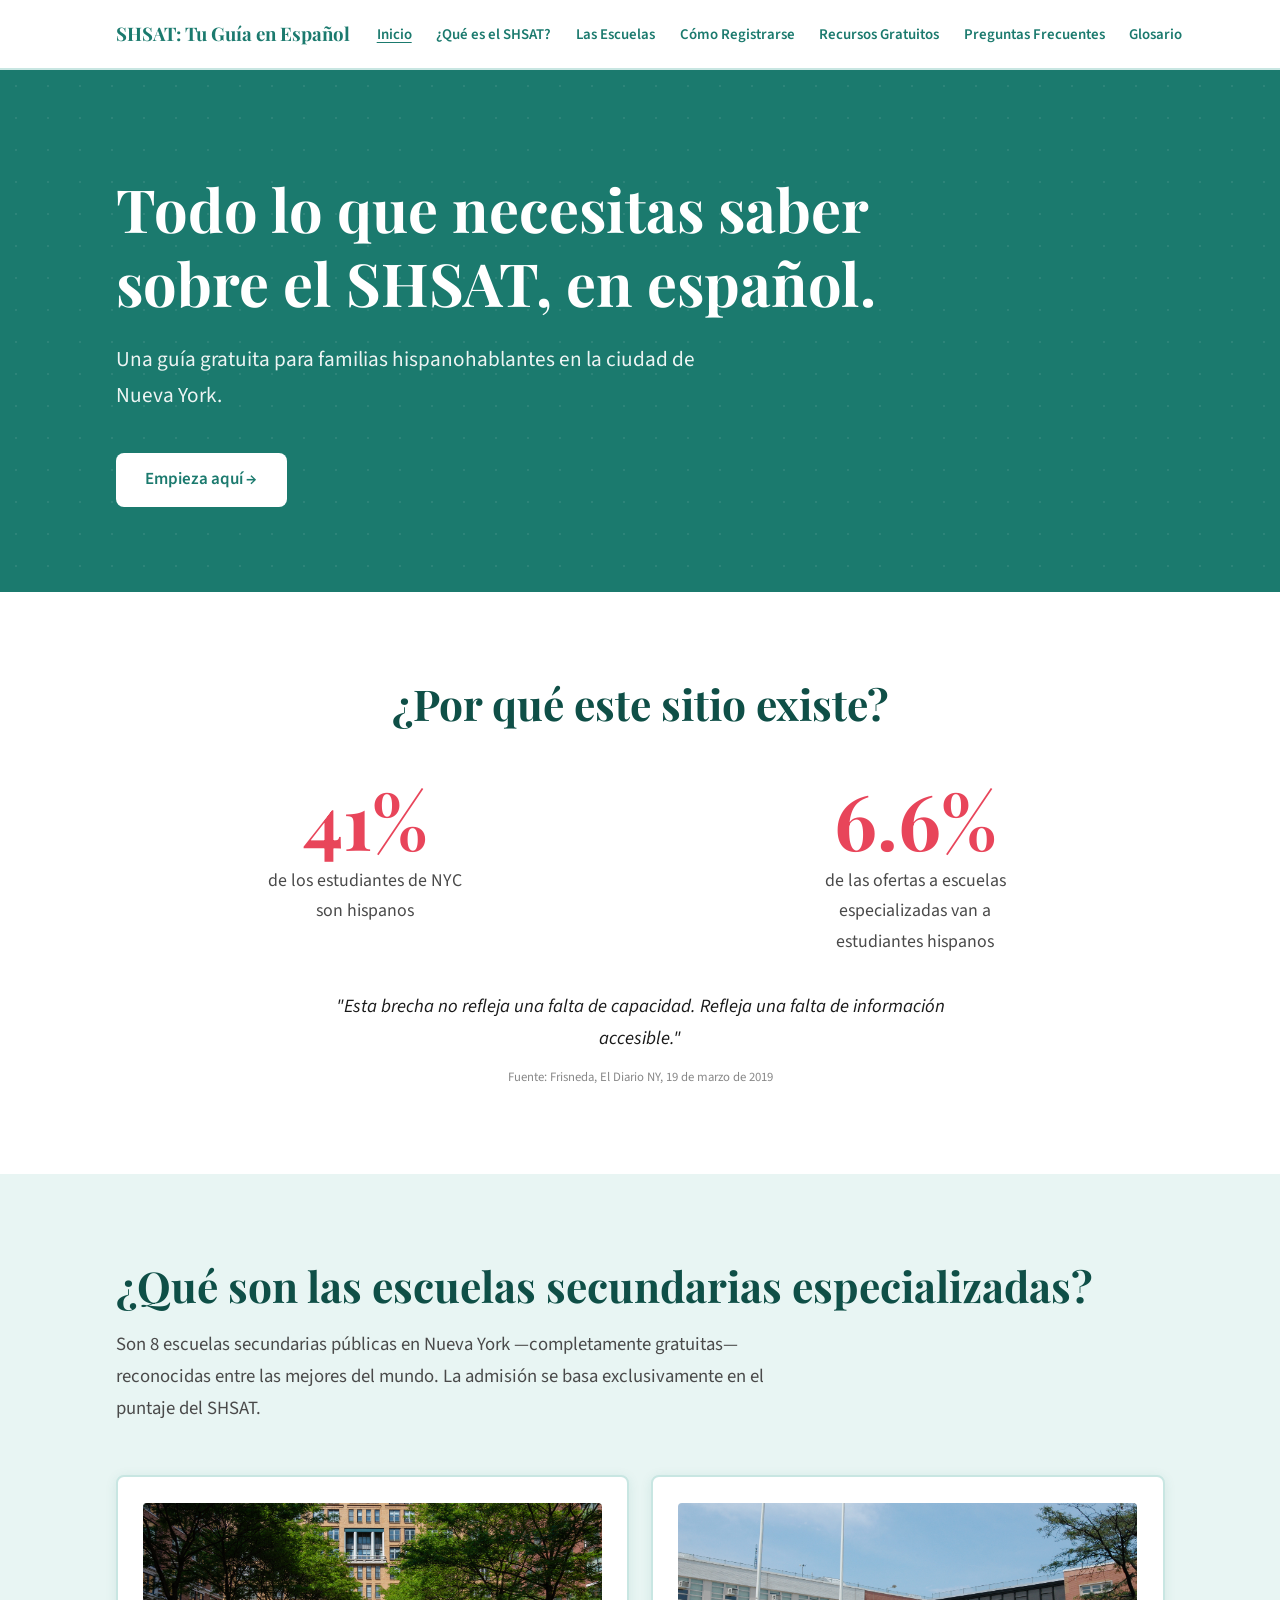
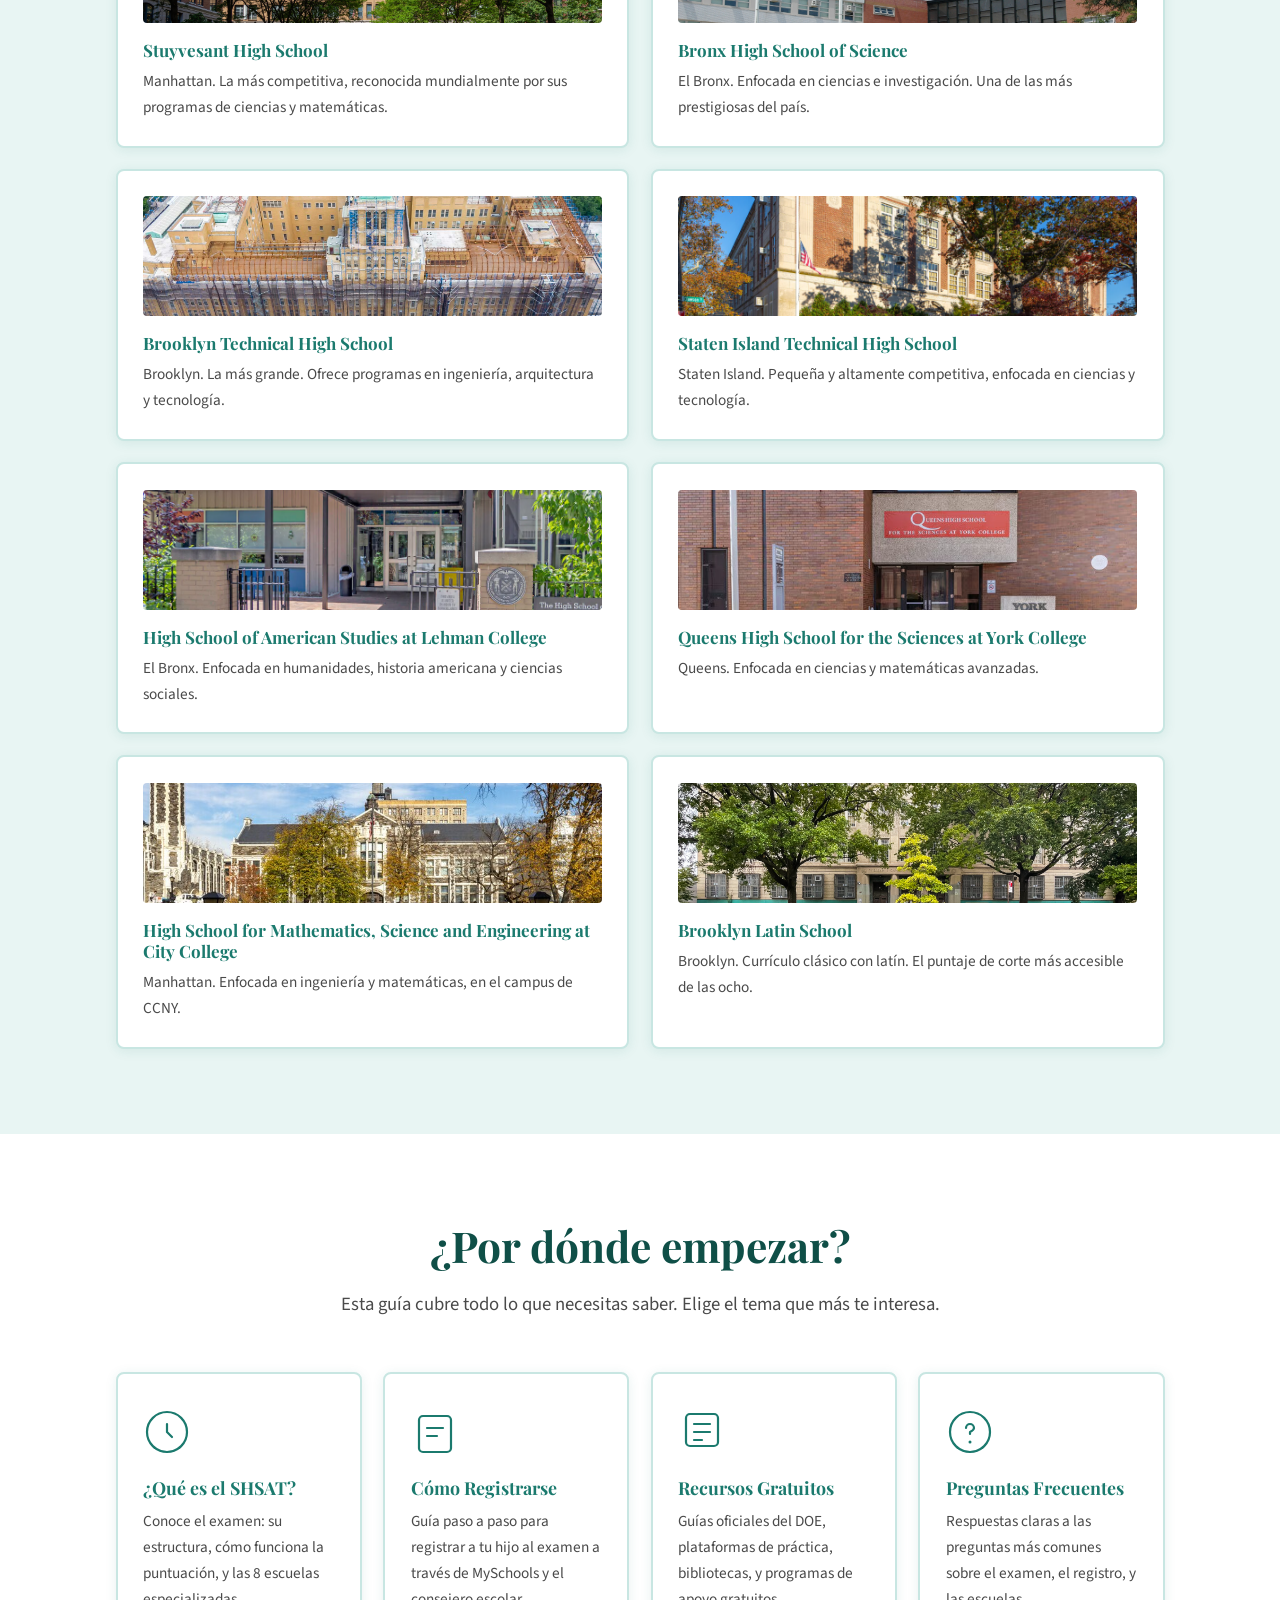
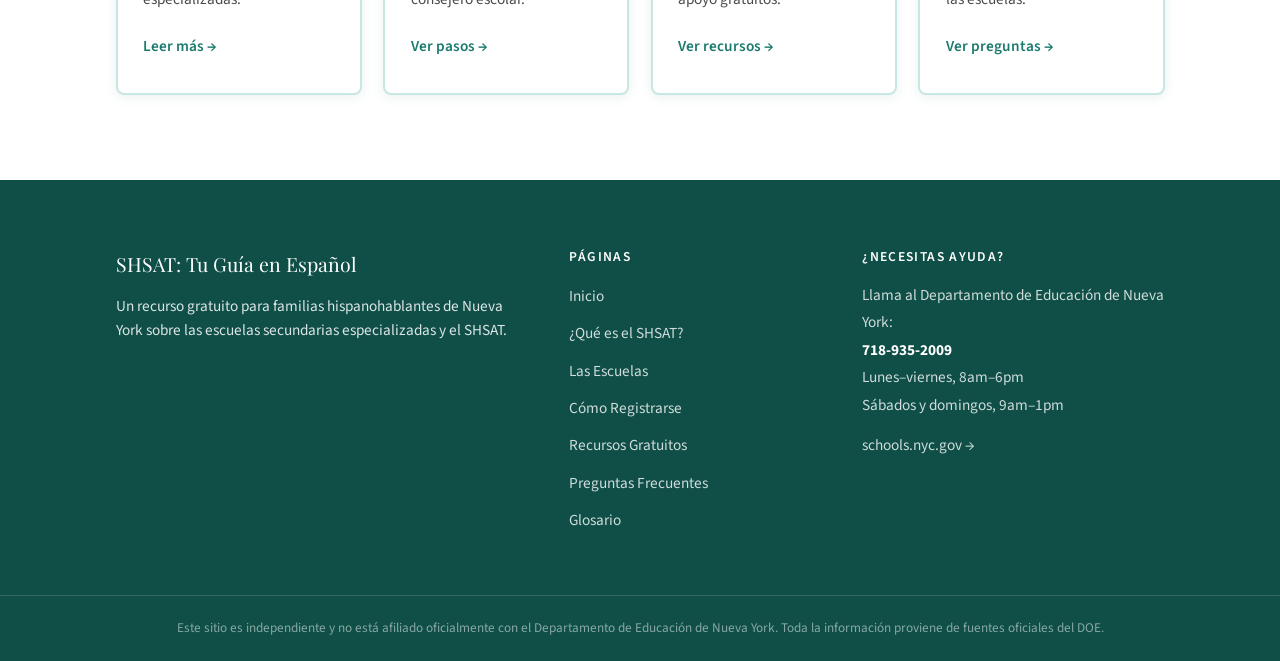
==== commit 051c9d51: "Fix stat, remove distancing language, humanize text across all pages - Change 6.9% → 6.6% on index.h" ====
--- a/index.html
+++ b/index.html
@@ -61,12 +61,12 @@
           <p class="stat-card__label">de los estudiantes de NYC son hispanos</p>
         </div>
         <div class="stat-card">
-          <span class="stat-card__number">6.9%</span>
+          <span class="stat-card__number">6.6%</span>
           <p class="stat-card__label">de las ofertas a escuelas especializadas van a estudiantes hispanos</p>
         </div>
       </div>
       <p class="stats__tagline">"Esta brecha no refleja una falta de capacidad. Refleja una falta de información accesible."</p>
-      <p class="stats__citation">Fuente: NYC Department of Education, Ciclo de Admisiones 2025</p>
+      <p class="stats__citation">Fuente: Frisneda, El Diario NY, 19 de marzo de 2019</p>
     </div>
   </section>
 
@@ -190,7 +190,7 @@
 
         <div class="footer__col">
           <span class="footer__brand">SHSAT: Tu Guía en Español</span>
-          <p class="footer__tagline">Un recurso gratuito para familias hispanohablantes de Nueva York. Toda la información que necesitas sobre las escuelas secundarias especializadas, en tu idioma.</p>
+          <p class="footer__tagline">Un recurso gratuito para familias hispanohablantes de Nueva York sobre las escuelas secundarias especializadas y el SHSAT.</p>
         </div>
 
         <div class="footer__col">
--- a/css/styles.css
+++ b/css/styles.css
@@ -131,7 +131,7 @@
   display: flex;
   align-items: center;
   gap: 0.25rem;
-  flex-wrap: wrap;
+  flex-wrap: nowrap;
 }
 
 .nav__link {
@@ -160,7 +160,7 @@
 }
 
 /* Mobile nav */
-@media (max-width: 900px) {
+@media (max-width: 1060px) {
   .nav__toggle { display: flex; align-items: center; }
 
   .nav__links {
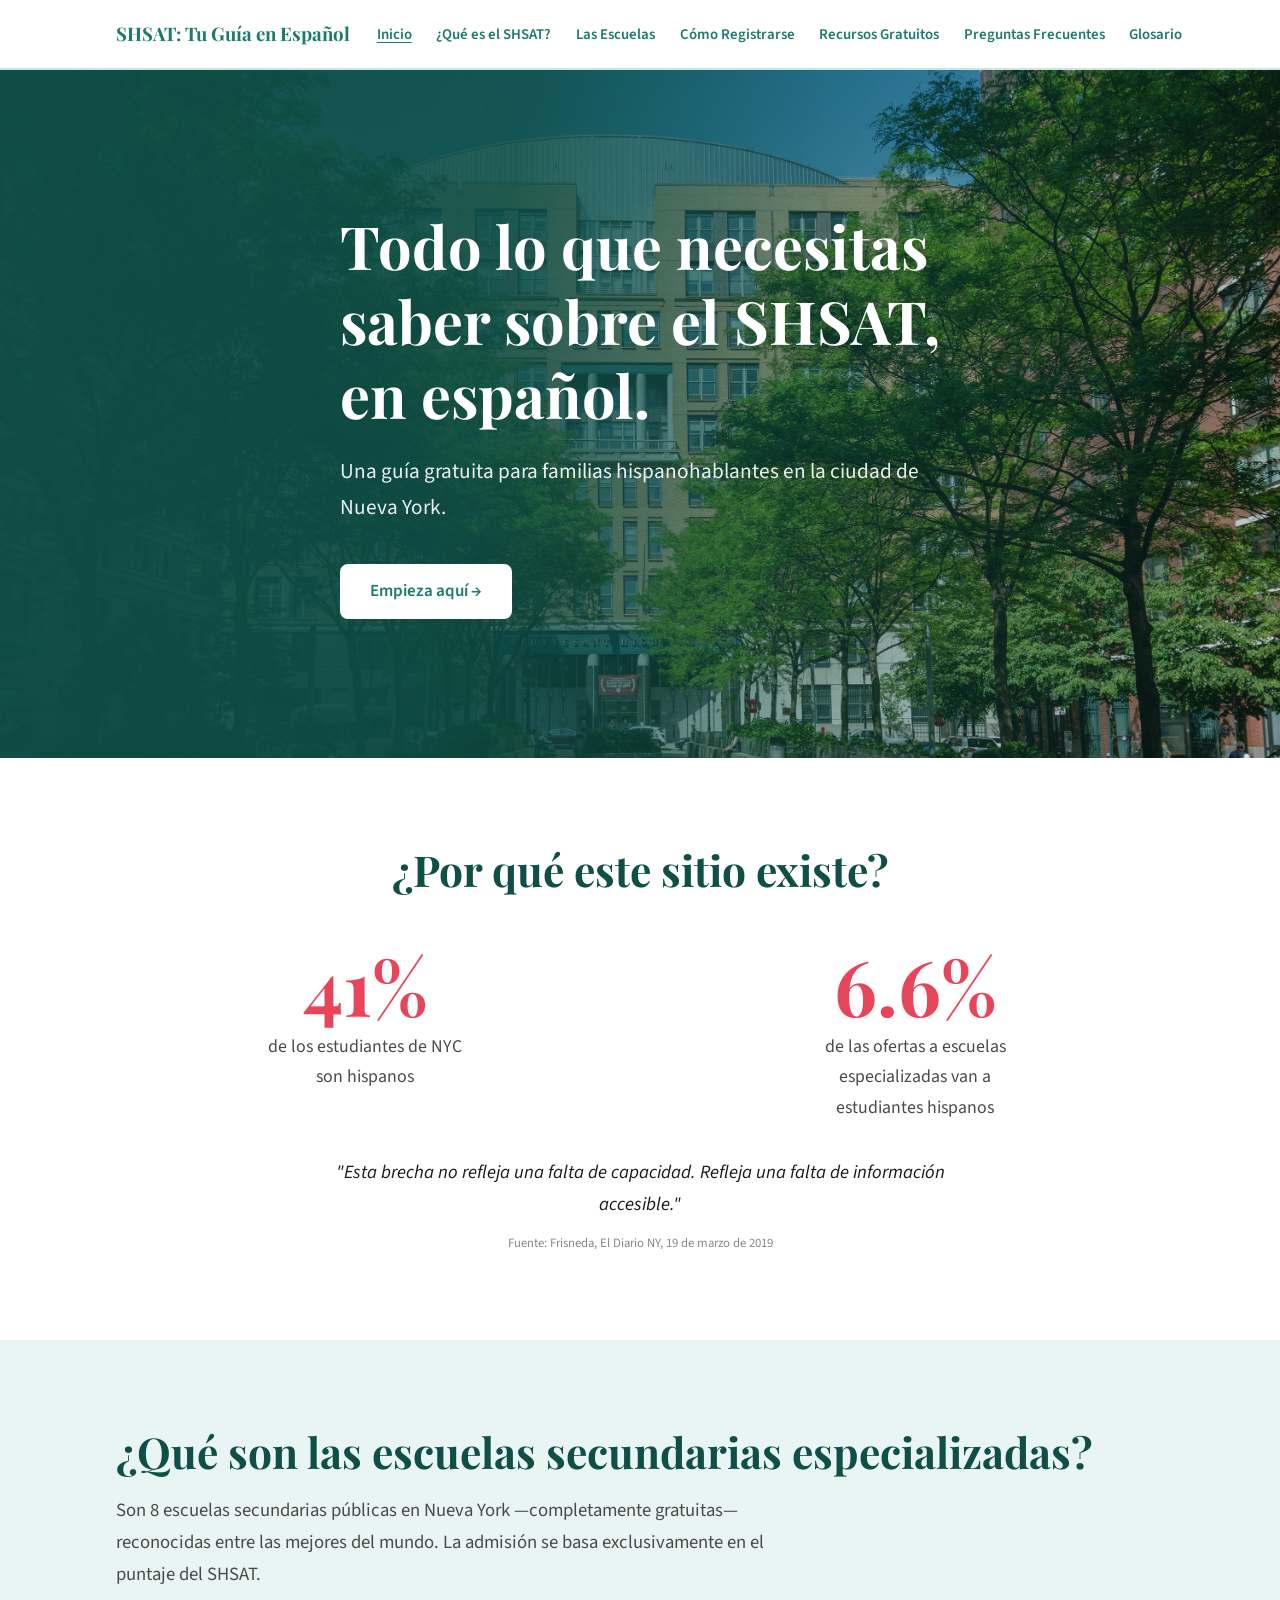
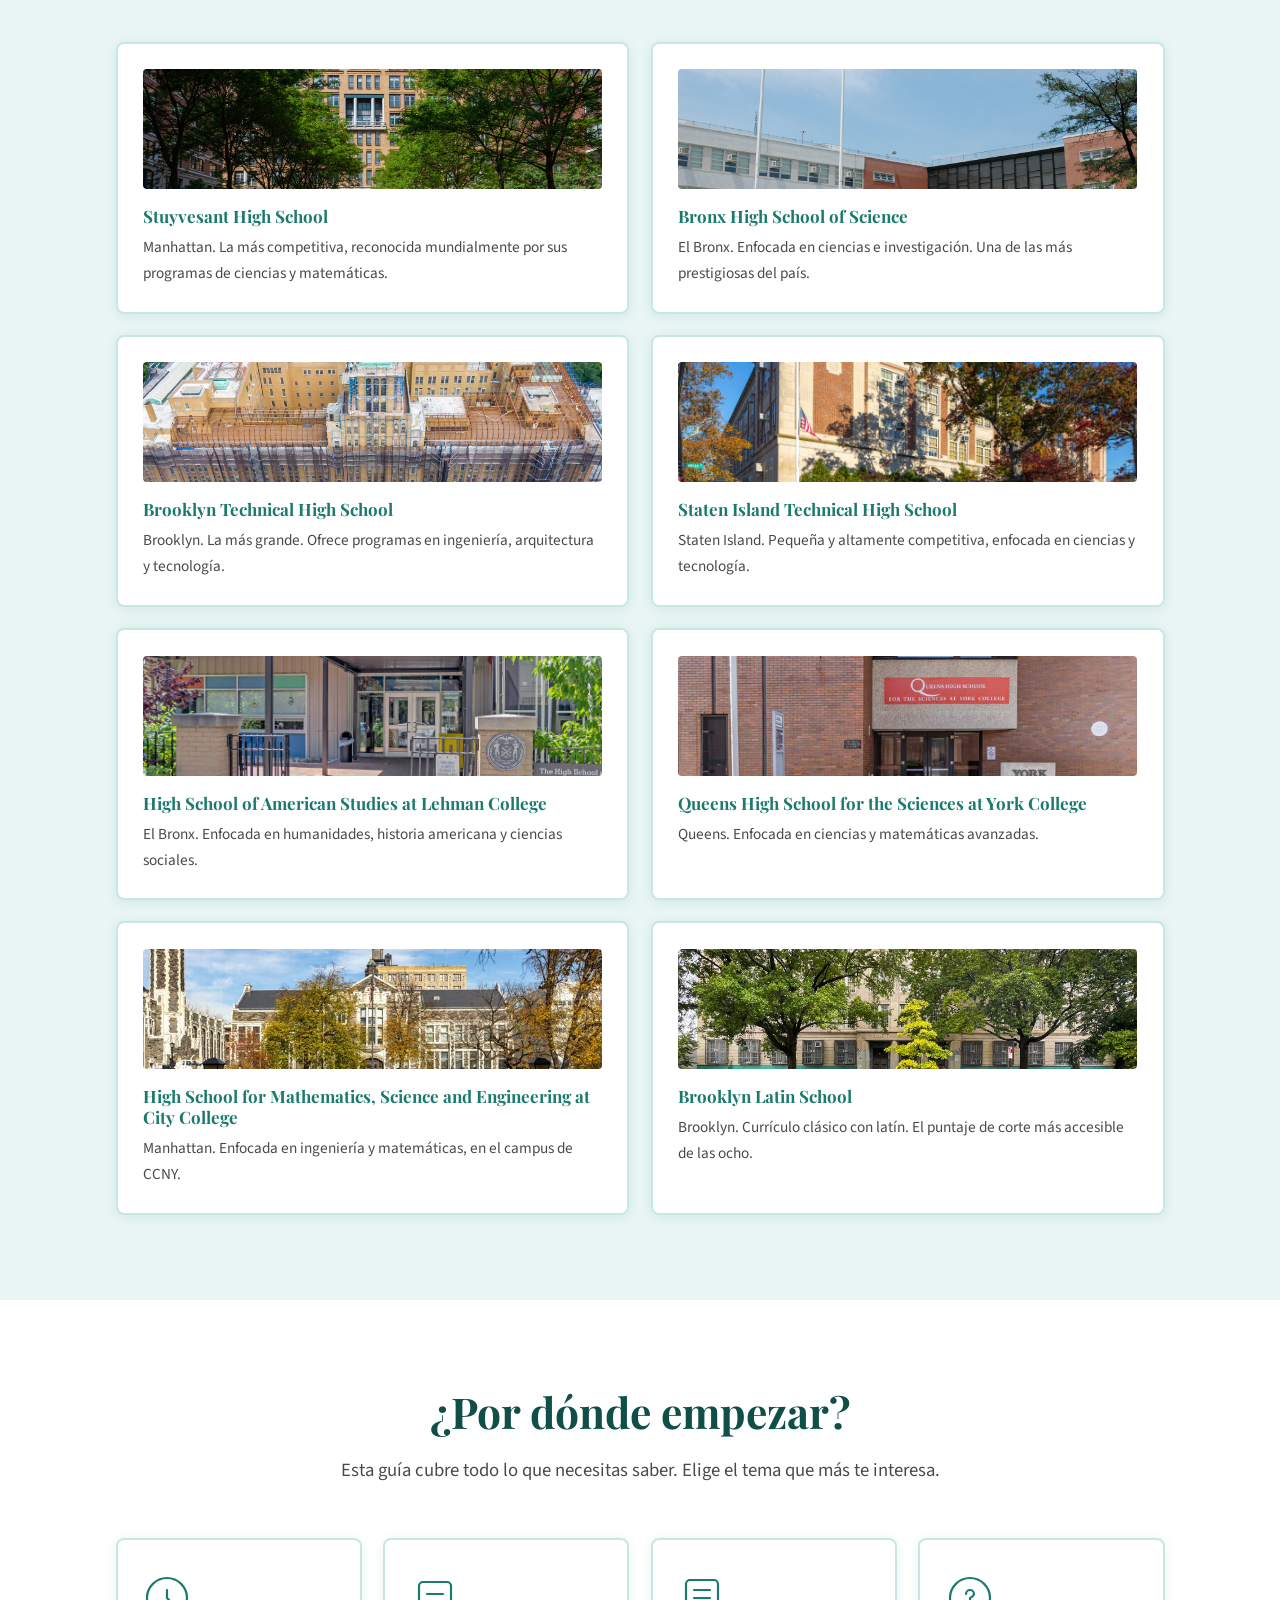
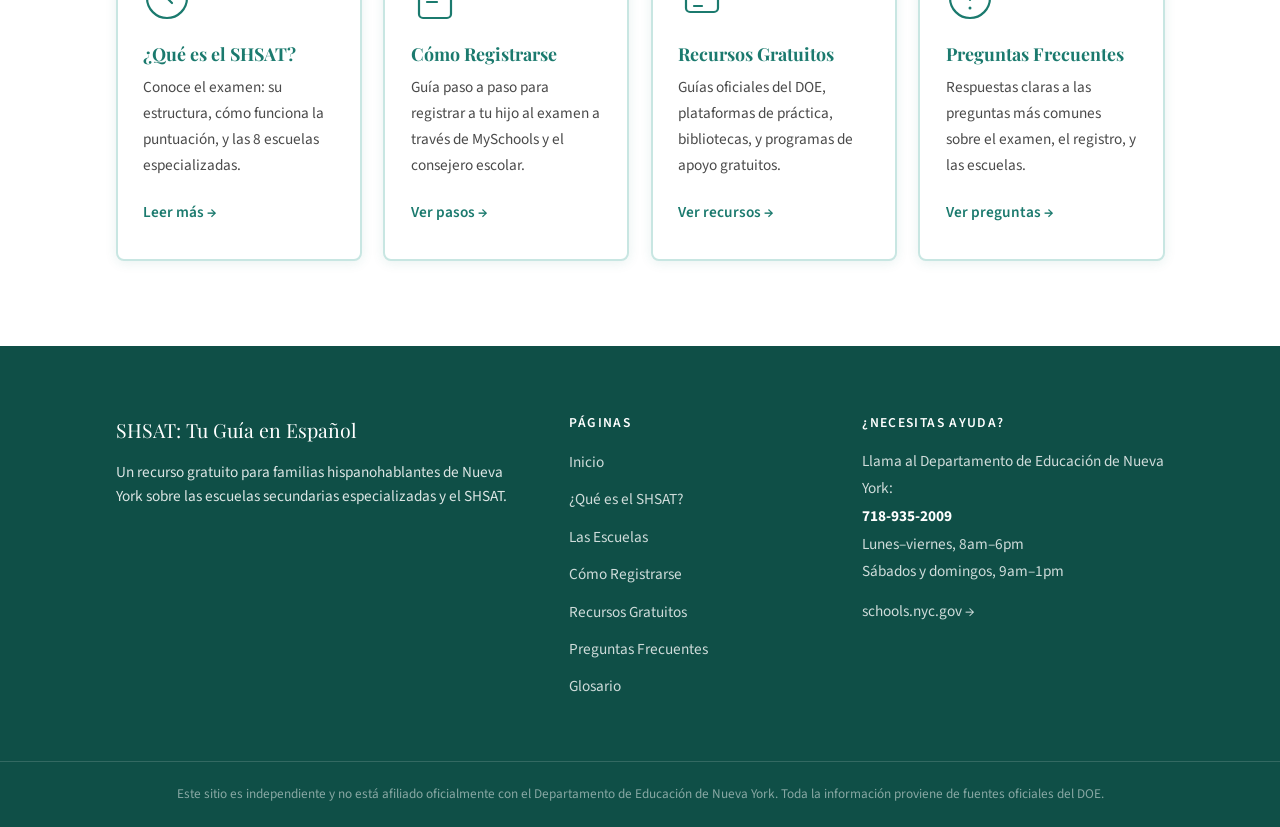
==== commit 8528975b: "Add Stuyvesant photo as full-bleed hero background on homepage Teal gradient fades left-to-right: op" ====
--- a/index.html
+++ b/index.html
@@ -41,7 +41,7 @@
   </nav>
 
   <!-- ========== HERO ========== -->
-  <section class="hero">
+  <section class="hero hero--photo">
     <div class="container">
       <div class="hero__content">
         <h1>Todo lo que necesitas saber sobre el SHSAT, en español.</h1>
--- a/css/styles.css
+++ b/css/styles.css
@@ -241,6 +241,35 @@
   max-width: 580px;
 }
 
+/* ── Homepage: full-bleed photo hero ── */
+.hero--photo {
+  background-image:
+    linear-gradient(100deg,
+      rgba(15,79,71,0.97) 0%,
+      rgba(15,79,71,0.91) 38%,
+      rgba(15,79,71,0.55) 60%,
+      rgba(15,79,71,0.14) 100%),
+    url('../images/stuyvesant.jpg');
+  background-size: cover;
+  background-position: center 22%;
+  min-height: calc(84vh - 68px);
+  display: flex;
+  align-items: center;
+  padding: 5rem 0;
+}
+.hero--photo::before { display: none; }
+.hero--photo .hero__content { max-width: 600px; }
+
+@media (max-width: 820px) {
+  .hero--photo {
+    background-image:
+      linear-gradient(180deg, rgba(15,79,71,0.95) 0%, rgba(15,79,71,0.92) 100%),
+      url('../images/stuyvesant.jpg');
+    min-height: auto;
+    padding: 4rem 0 3.5rem;
+  }
+}
+
 /* ============================================================
    STAT BLOCK
    ============================================================ */
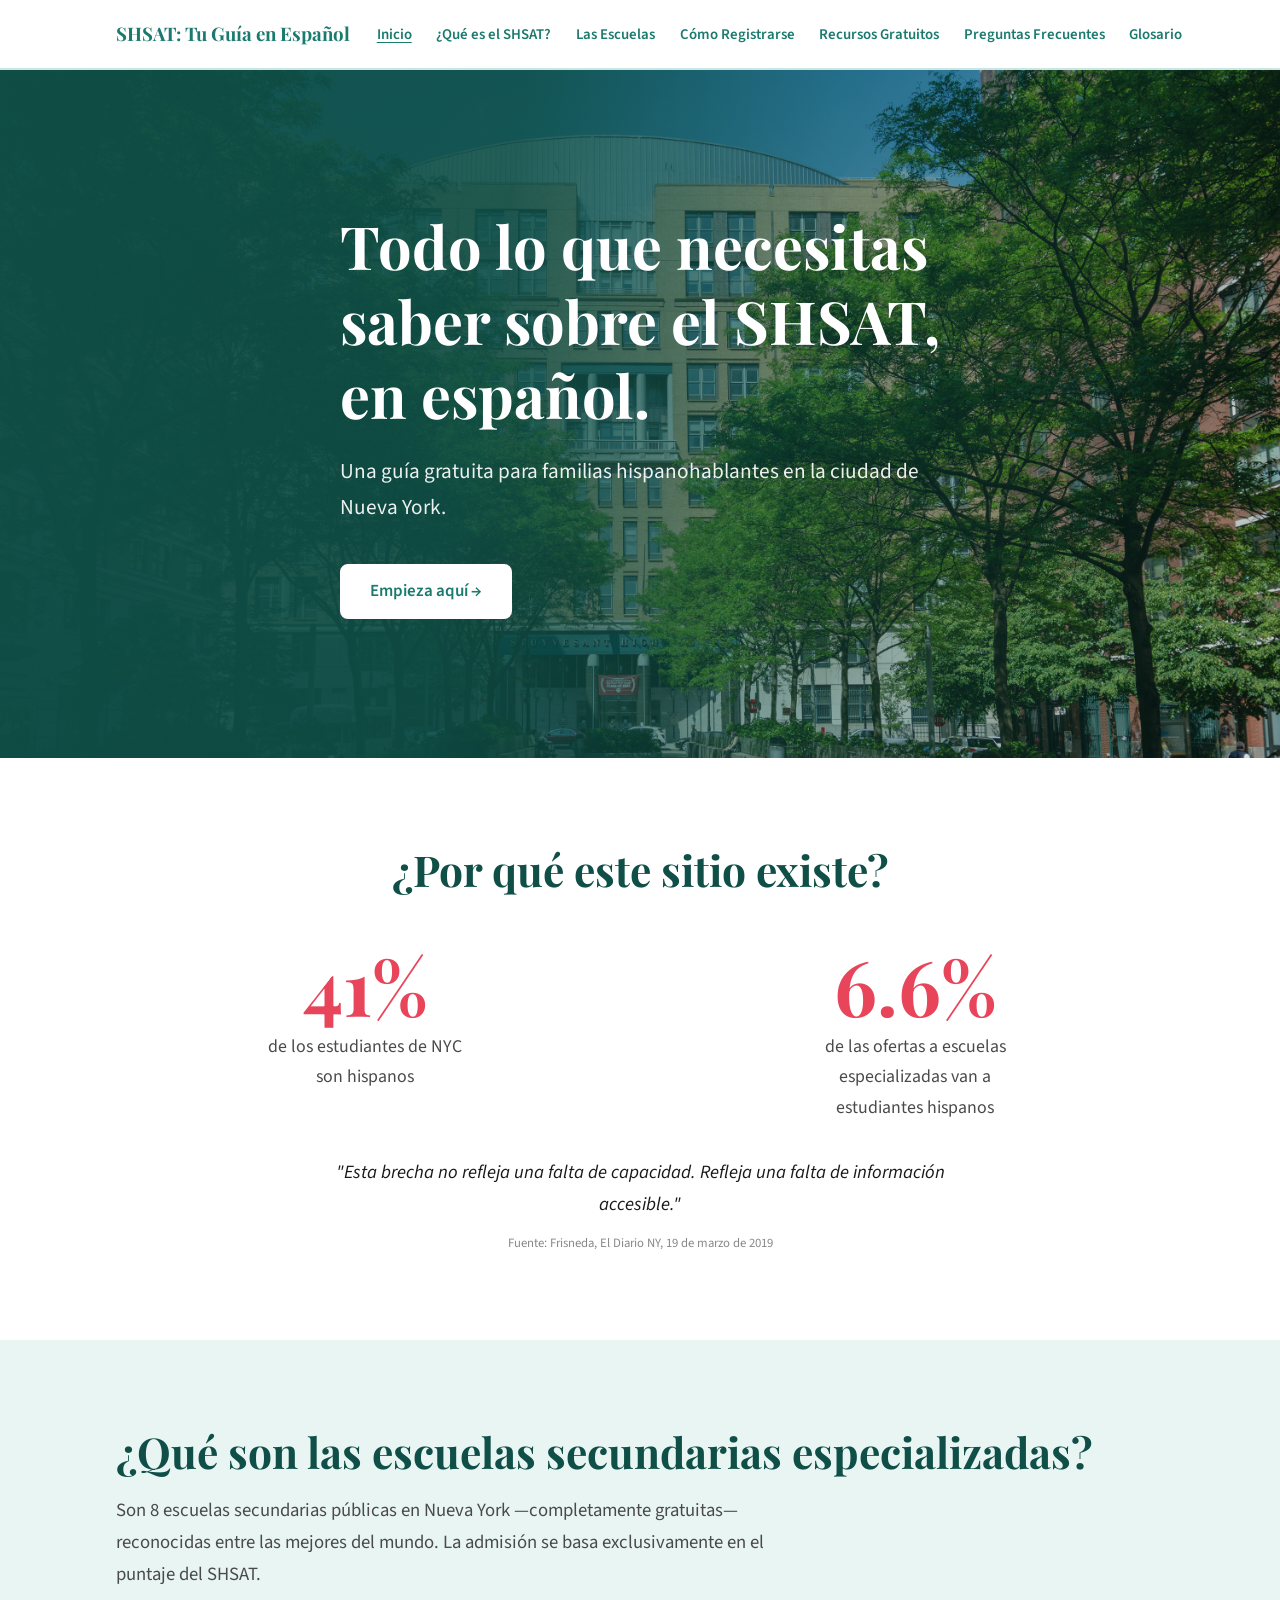
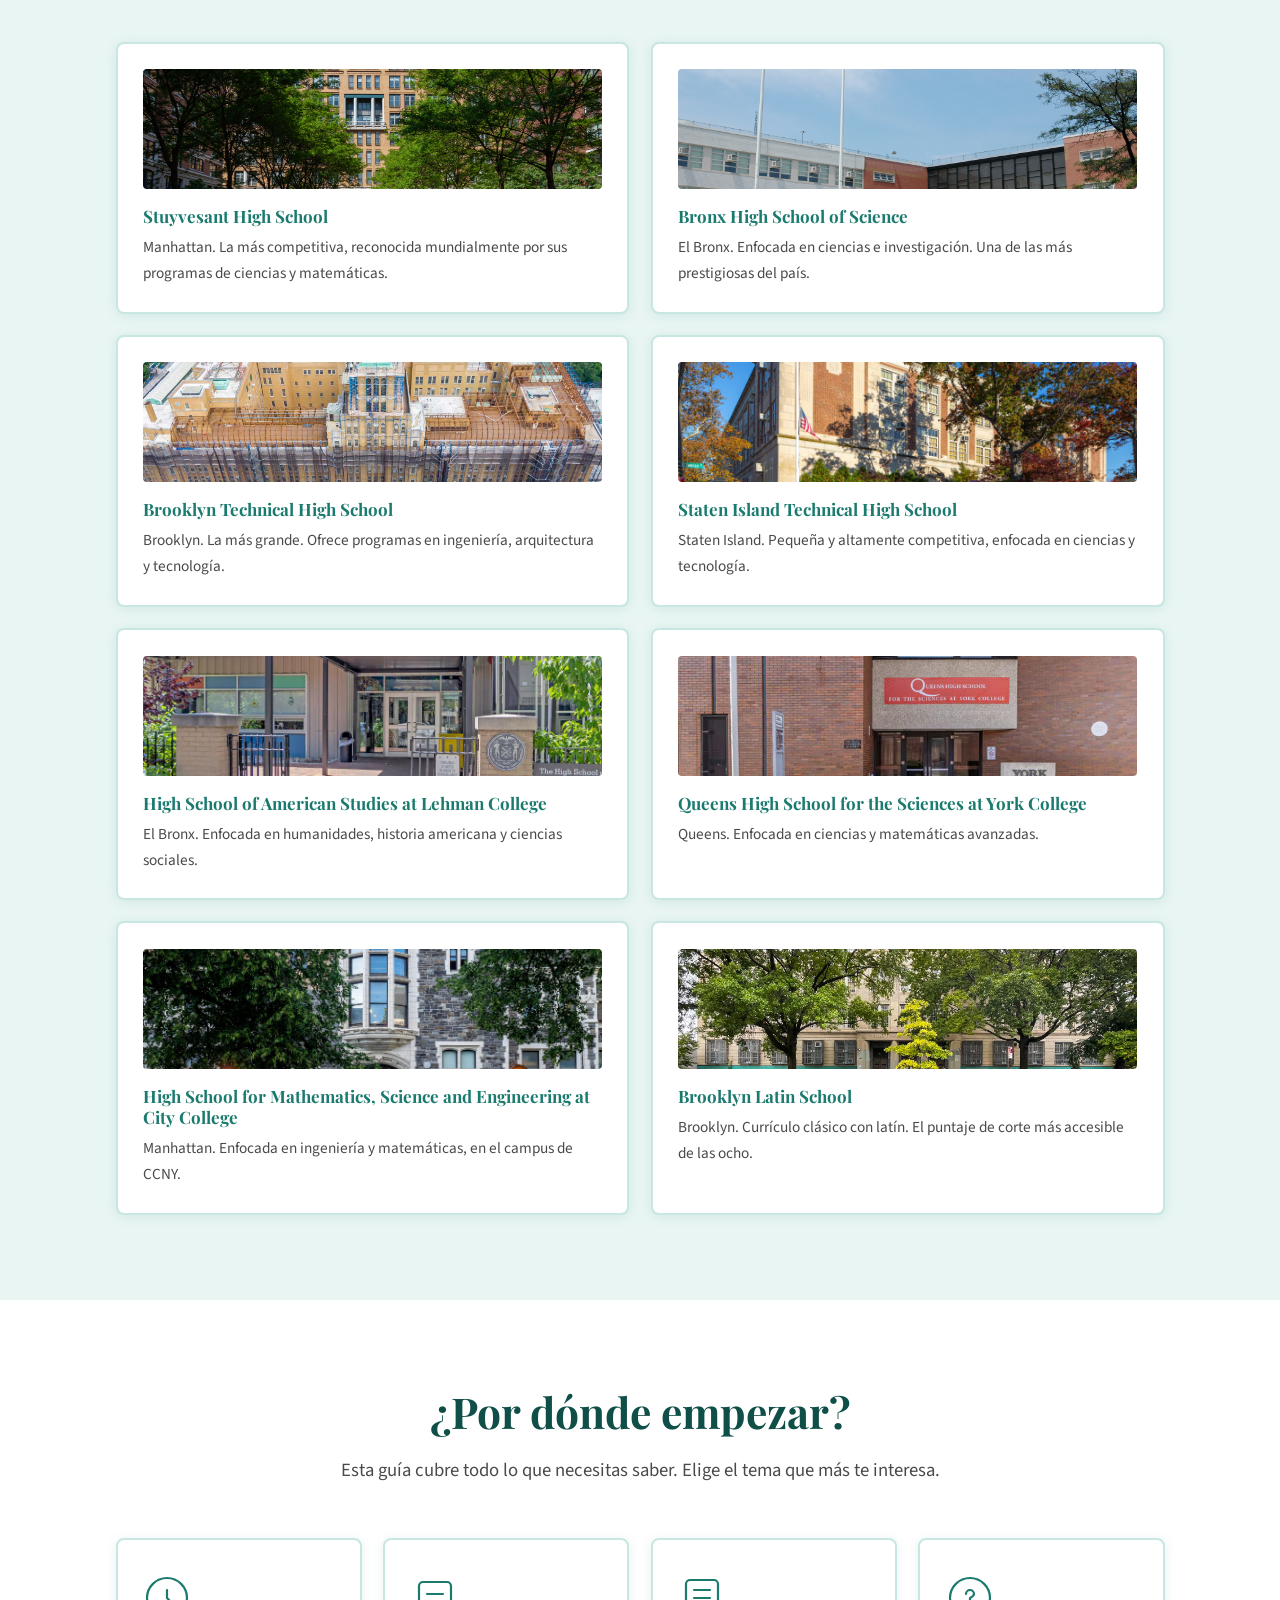
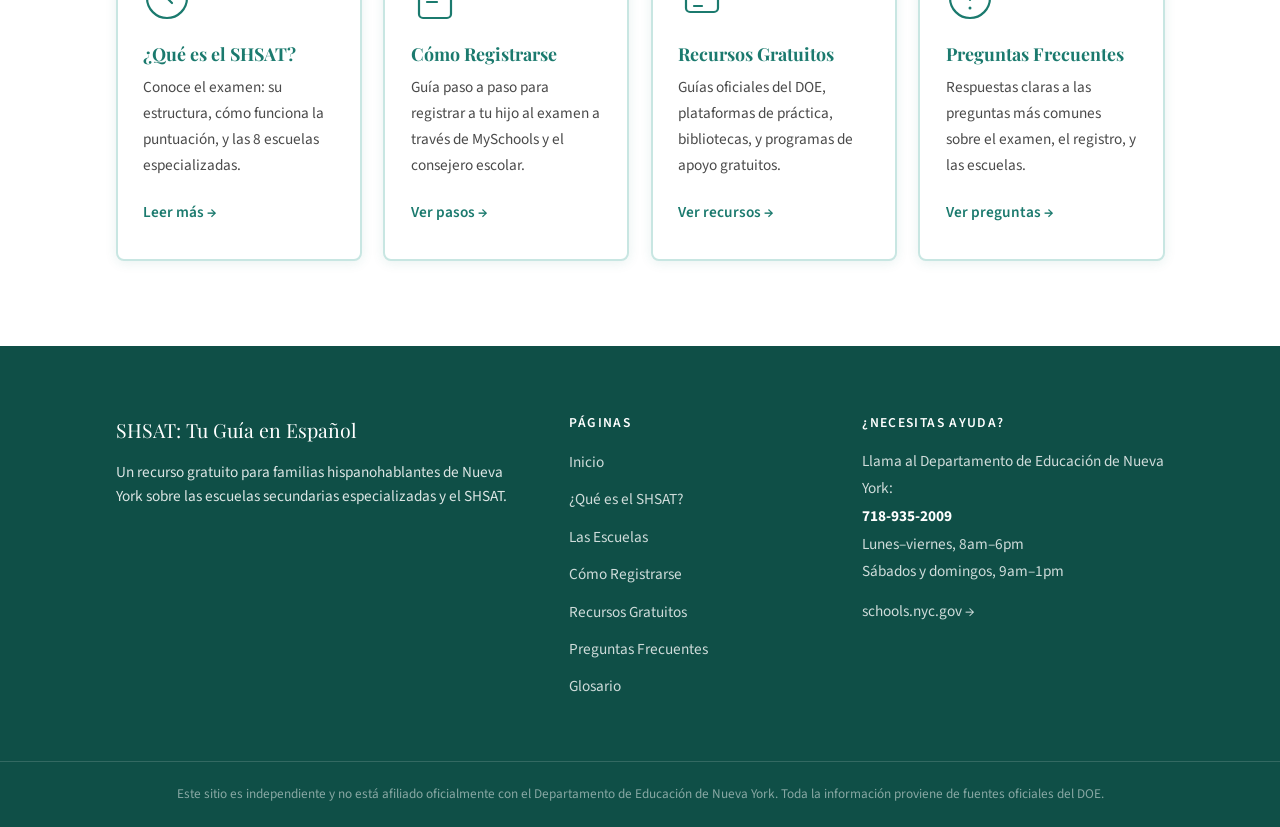
==== commit 22198633: "Remove remaining enlaces, em-dashes, and unnecessary quotes sitewide Cuts all transitional connector" ====
--- a/index.html
+++ b/index.html
@@ -42,6 +42,7 @@
 
   <!-- ========== HERO ========== -->
   <section class="hero hero--photo">
+    <img class="hero__photo" src="images/stuyvesant.jpg" alt="Stuyvesant High School" />
     <div class="container">
       <div class="hero__content">
         <h1>Todo lo que necesitas saber sobre el SHSAT, en español.</h1>
--- a/css/styles.css
+++ b/css/styles.css
@@ -243,30 +243,46 @@
 
 /* ── Homepage: full-bleed photo hero ── */
 .hero--photo {
-  background-image:
-    linear-gradient(100deg,
-      rgba(15,79,71,0.97) 0%,
-      rgba(15,79,71,0.91) 38%,
-      rgba(15,79,71,0.55) 60%,
-      rgba(15,79,71,0.14) 100%),
-    url('../images/stuyvesant.jpg');
-  background-size: cover;
-  background-position: center 22%;
+  position: relative;
   min-height: calc(84vh - 68px);
   display: flex;
   align-items: center;
   padding: 5rem 0;
+  overflow: hidden;
 }
 .hero--photo::before { display: none; }
+.hero--photo::after {
+  content: '';
+  position: absolute;
+  inset: 0;
+  background: linear-gradient(100deg,
+    rgba(15,79,71,0.97) 0%,
+    rgba(15,79,71,0.91) 38%,
+    rgba(15,79,71,0.55) 60%,
+    rgba(15,79,71,0.14) 100%);
+  pointer-events: none;
+  z-index: 1;
+}
+.hero__photo {
+  position: absolute;
+  inset: 0;
+  width: 100%;
+  height: 100%;
+  object-fit: cover;
+  object-position: center 22%;
+  border-radius: 0;
+  z-index: 0;
+}
+.hero--photo .container {
+  position: relative;
+  z-index: 2;
+}
 .hero--photo .hero__content { max-width: 600px; }
 
 @media (max-width: 820px) {
-  .hero--photo {
-    background-image:
-      linear-gradient(180deg, rgba(15,79,71,0.95) 0%, rgba(15,79,71,0.92) 100%),
-      url('../images/stuyvesant.jpg');
-    min-height: auto;
-    padding: 4rem 0 3.5rem;
+  .hero--photo { min-height: auto; padding: 4rem 0 3.5rem; }
+  .hero--photo::after {
+    background: linear-gradient(180deg, rgba(15,79,71,0.95) 0%, rgba(15,79,71,0.90) 100%);
   }
 }
 
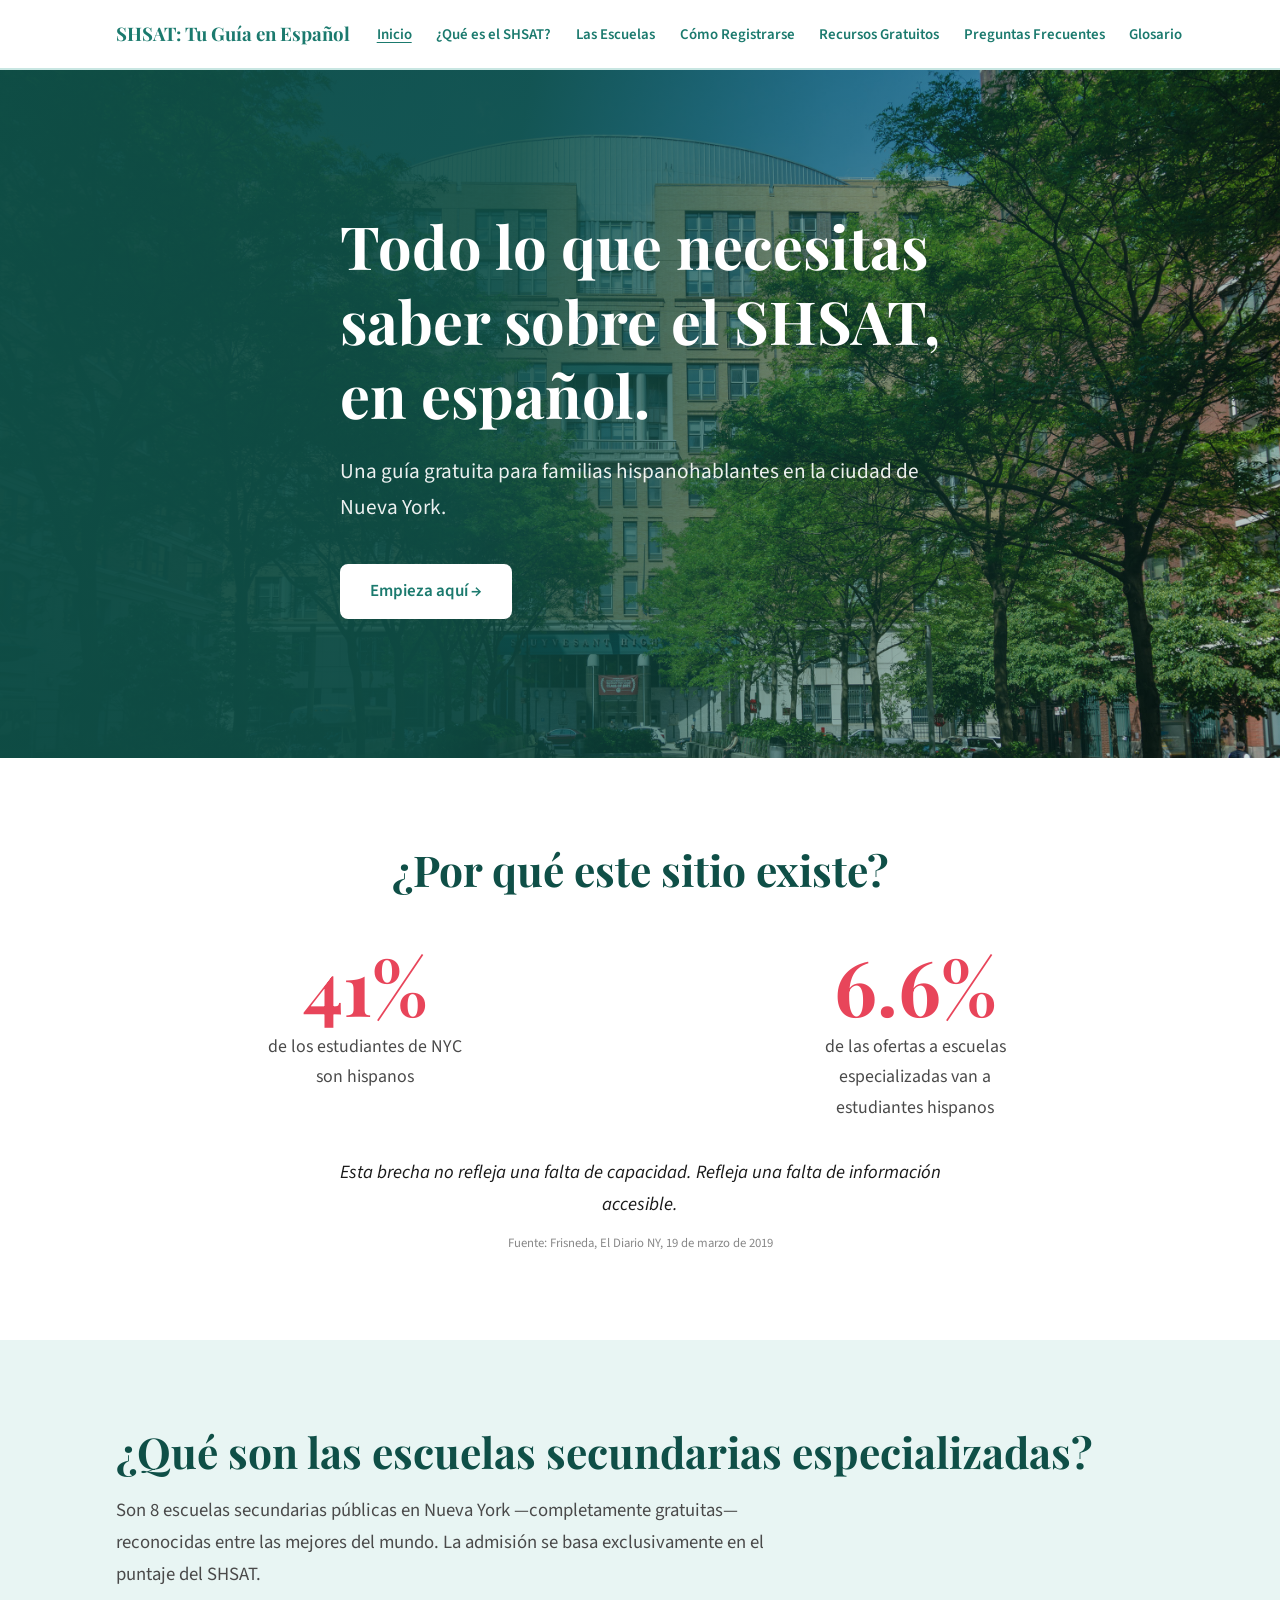
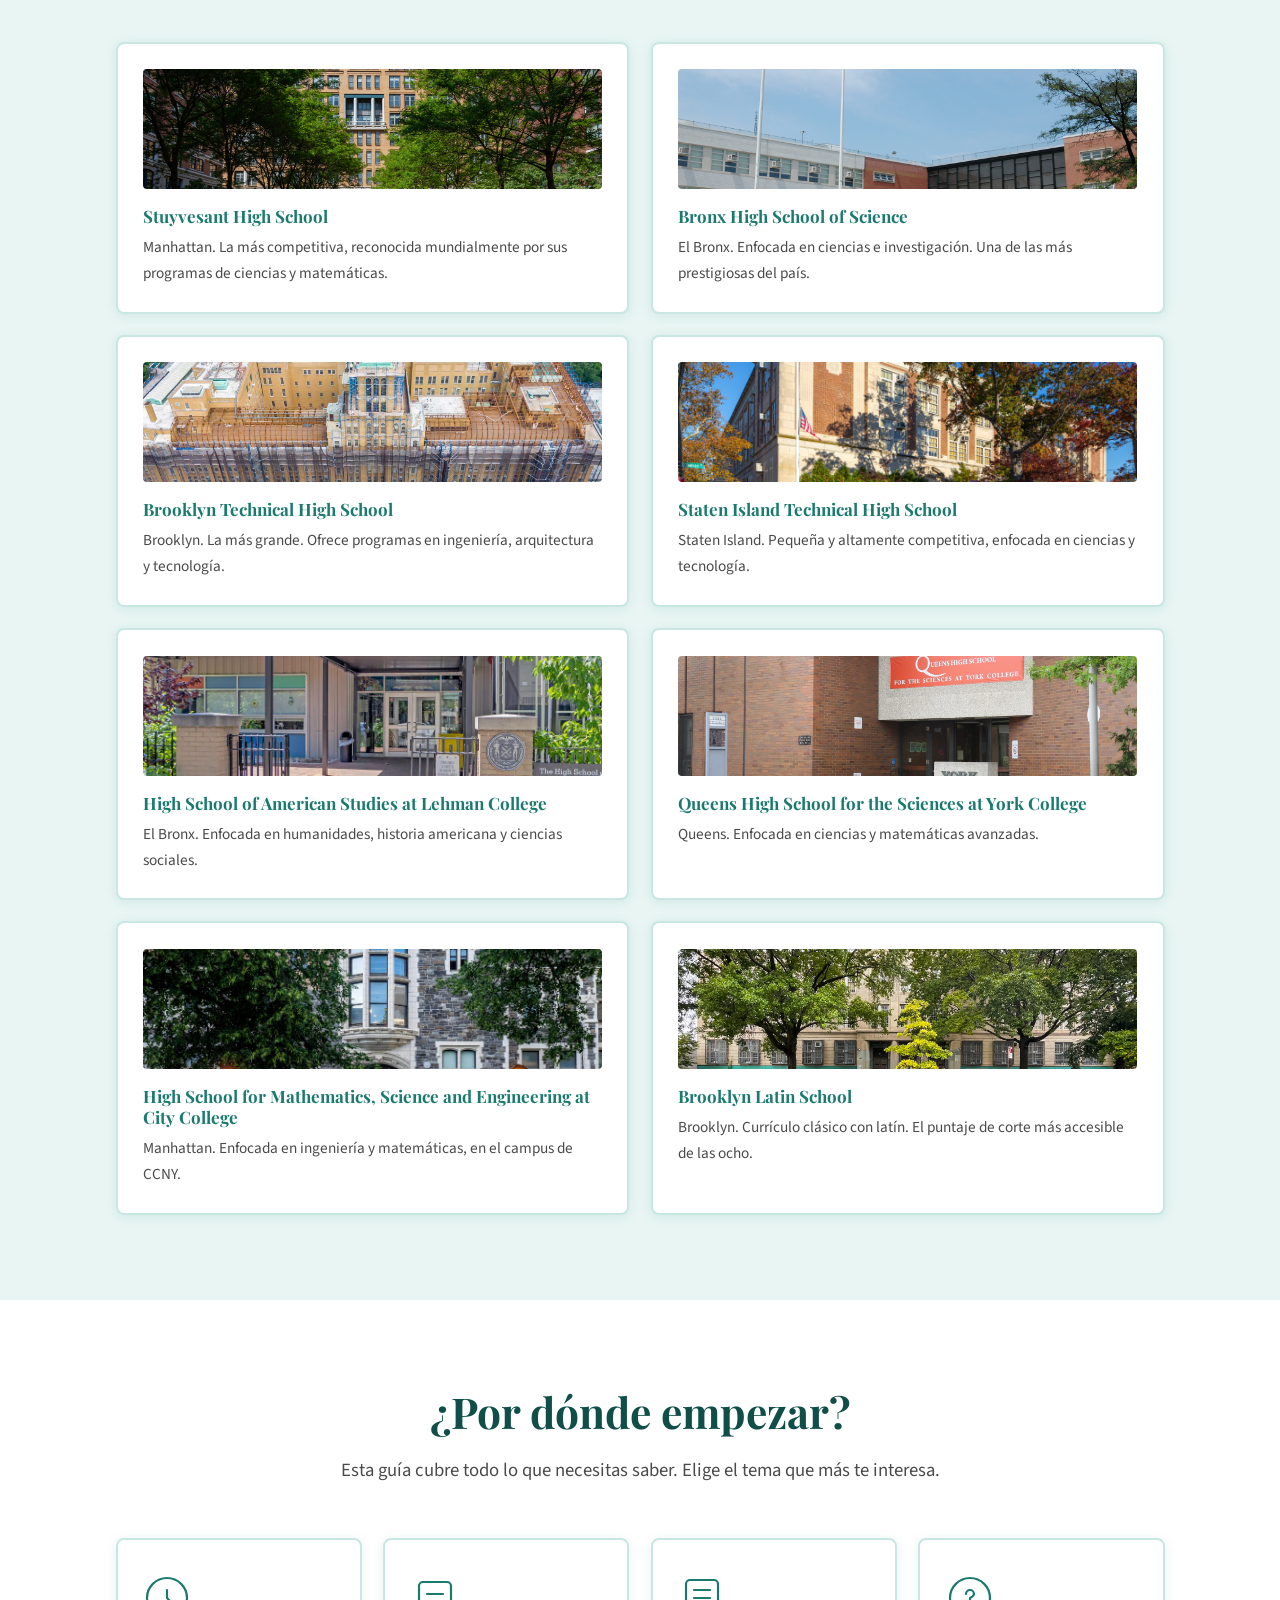
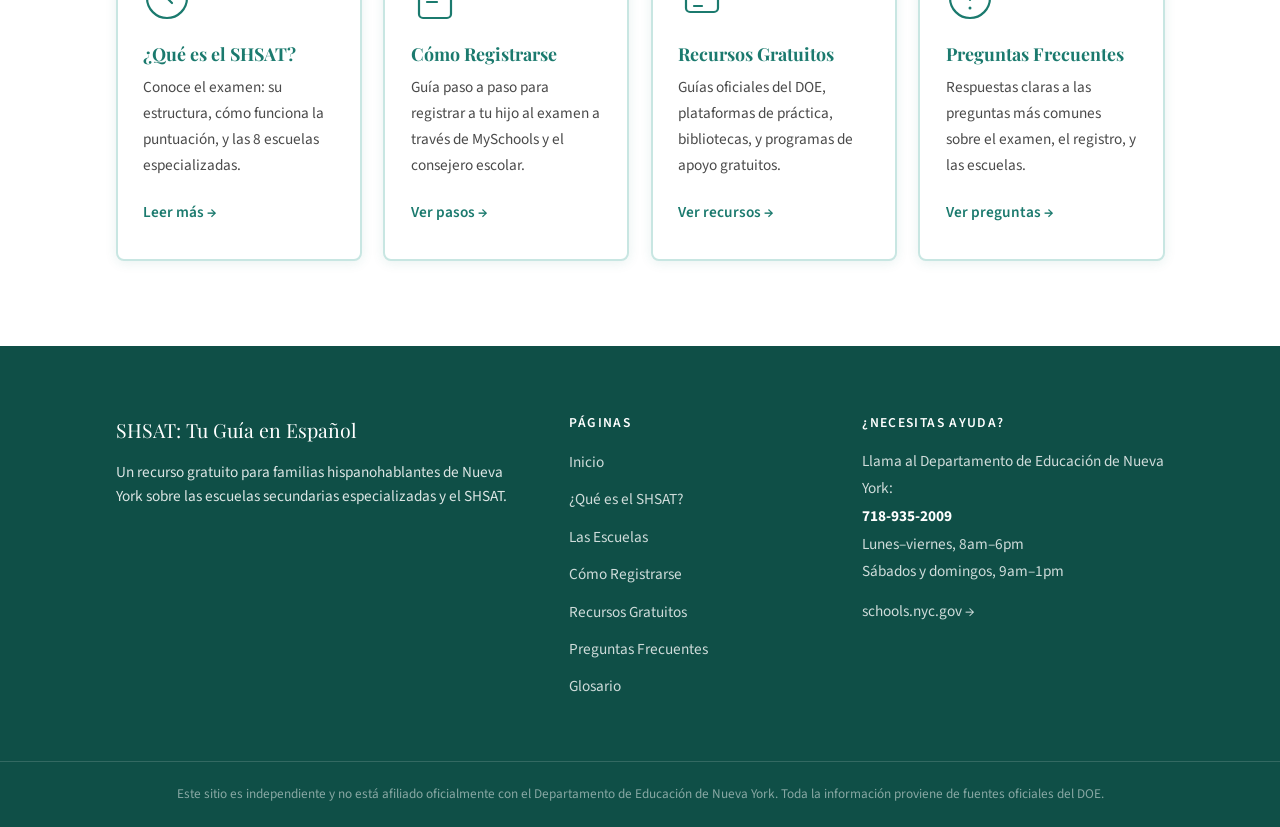
==== commit d9316dd3: "Update index.html" ====
--- a/index.html
+++ b/index.html
@@ -66,7 +66,7 @@
           <p class="stat-card__label">de las ofertas a escuelas especializadas van a estudiantes hispanos</p>
         </div>
       </div>
-      <p class="stats__tagline">"Esta brecha no refleja una falta de capacidad. Refleja una falta de información accesible."</p>
+      <p class="stats__tagline">Esta brecha no refleja una falta de capacidad. Refleja una falta de información accesible.</p>
       <p class="stats__citation">Fuente: Frisneda, El Diario NY, 19 de marzo de 2019</p>
     </div>
   </section>
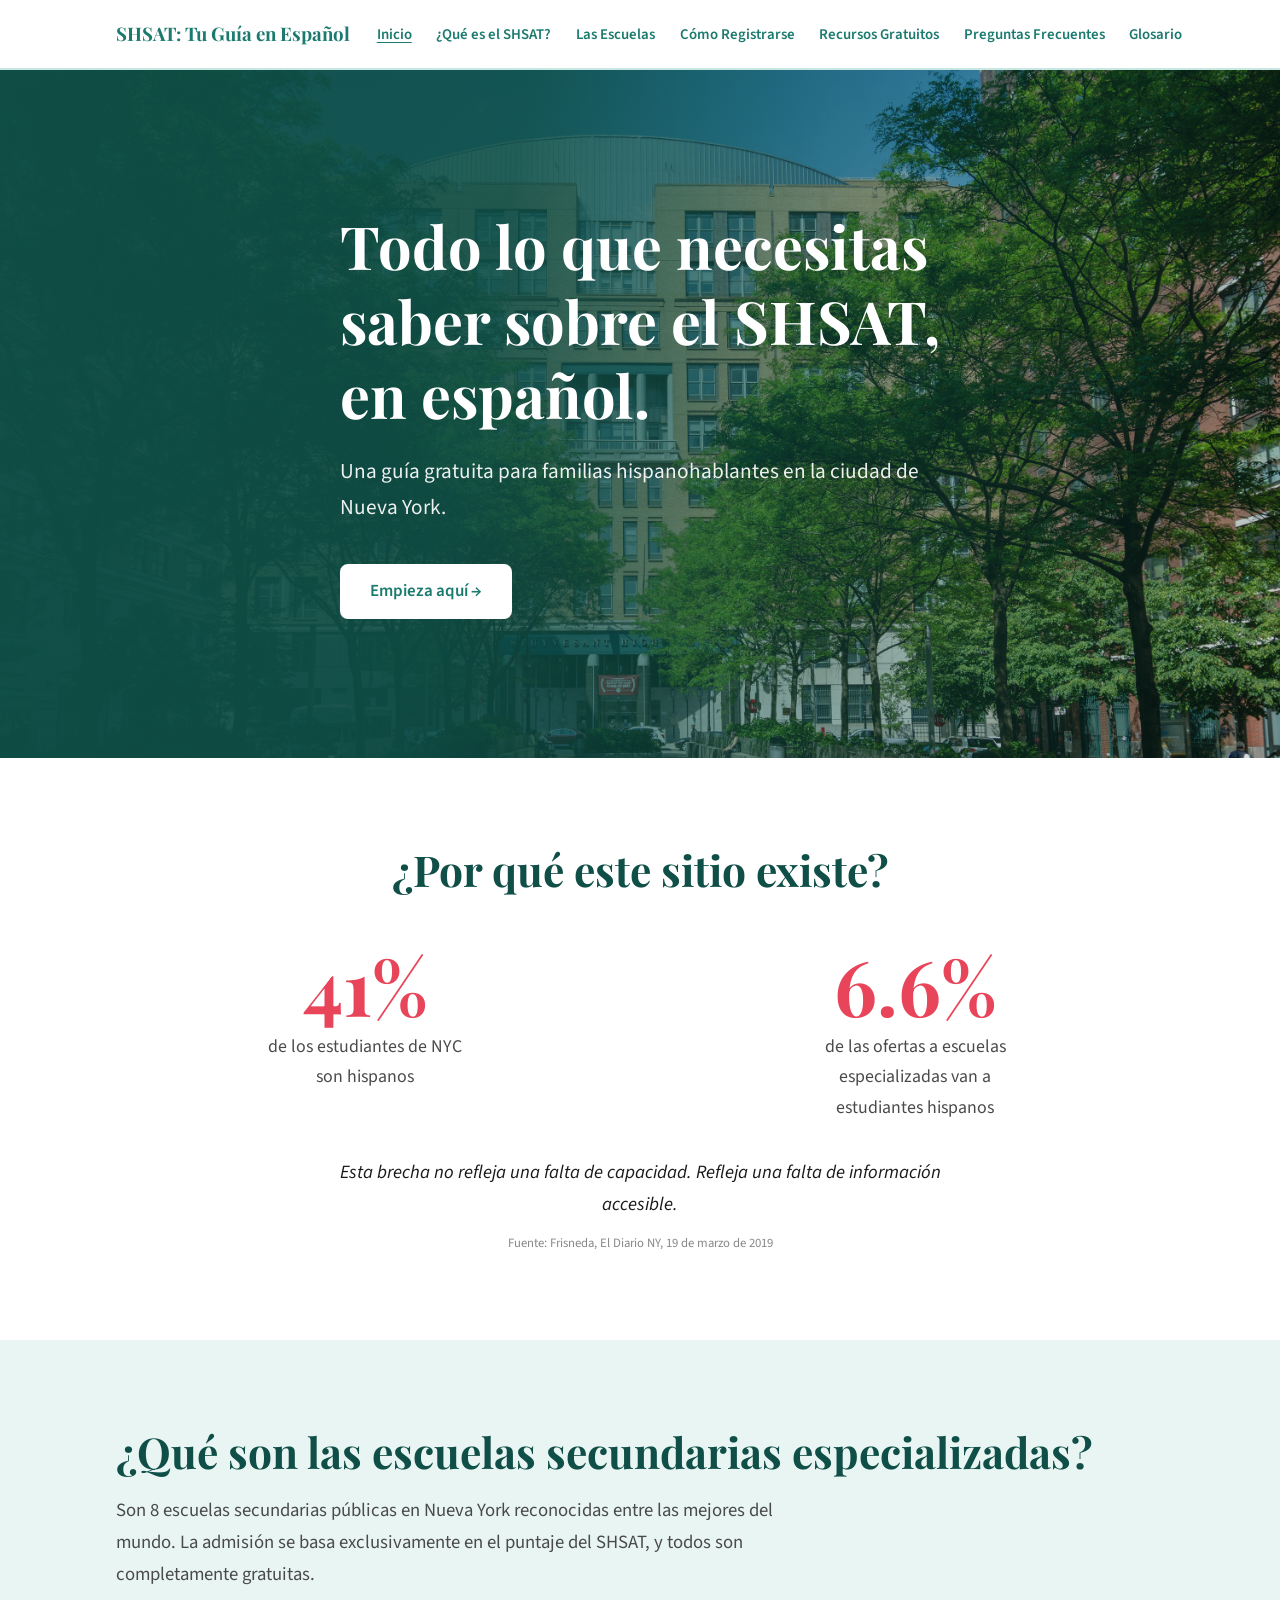
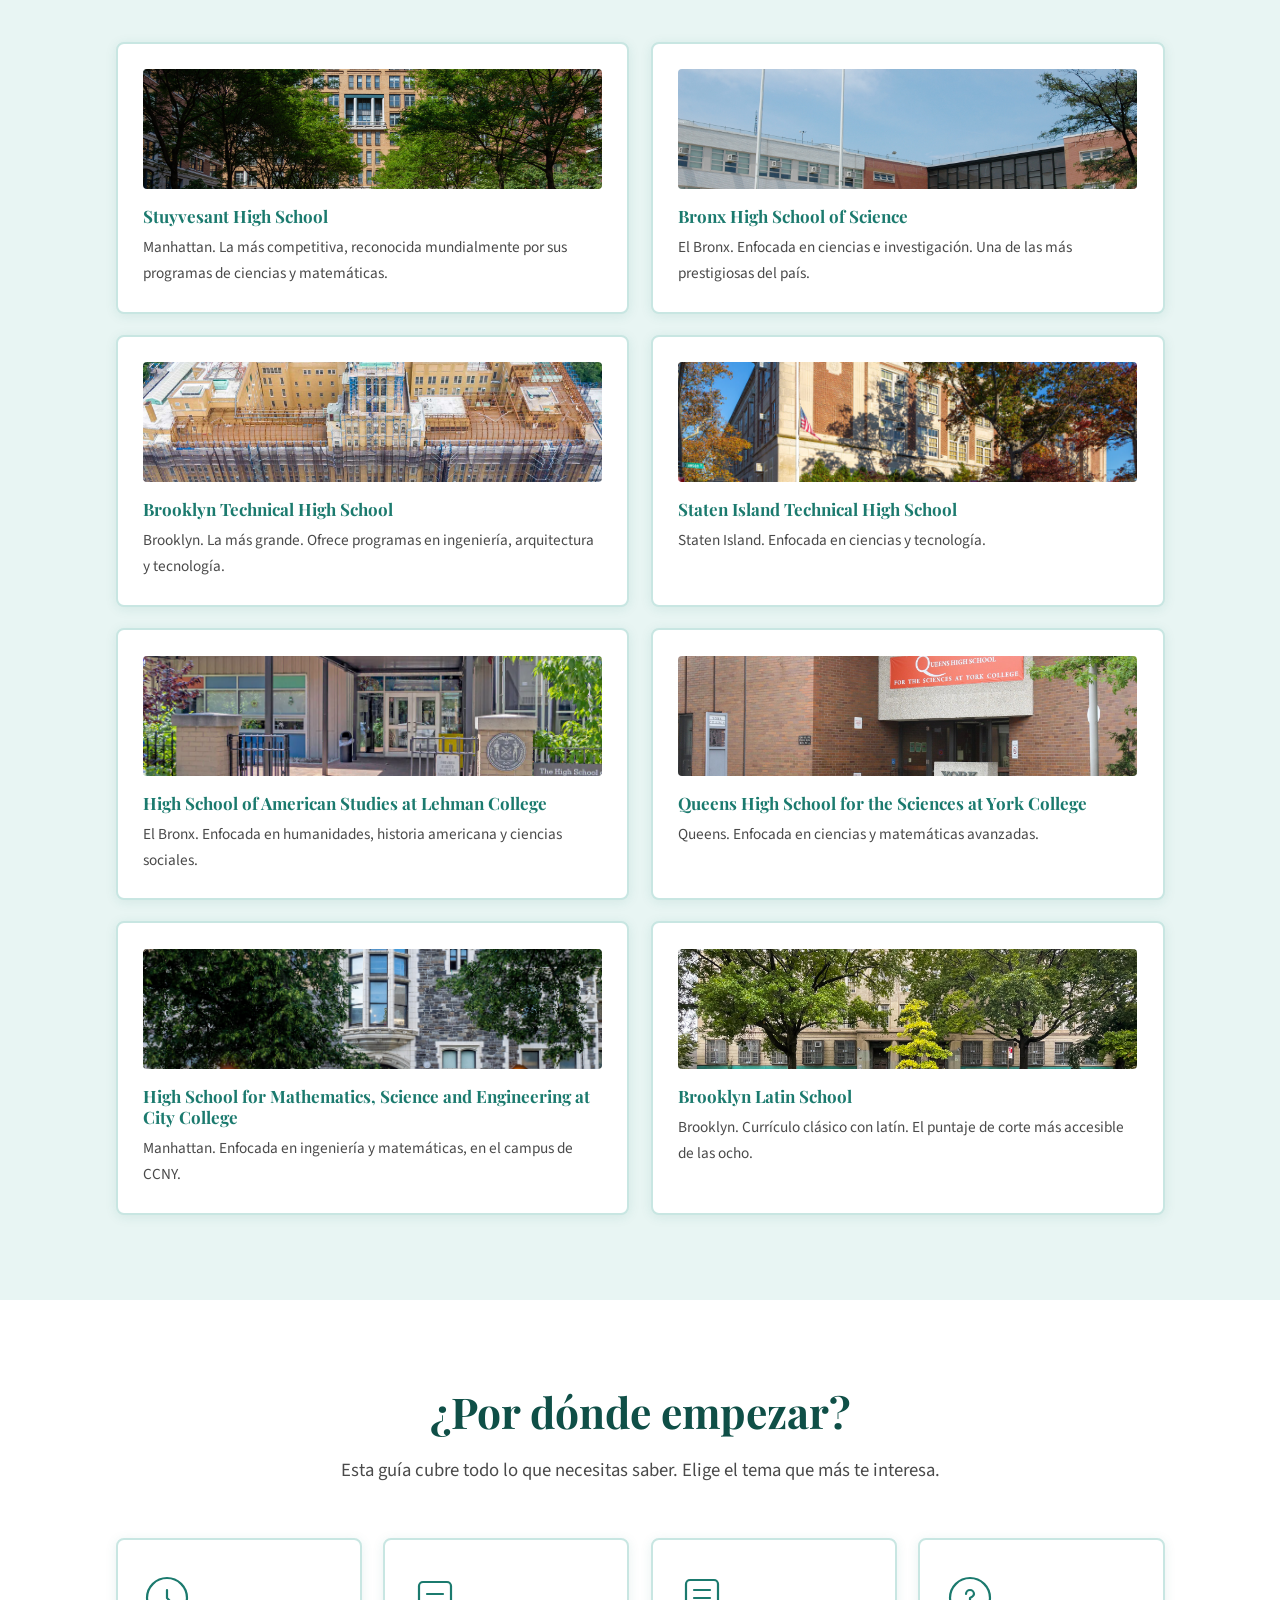
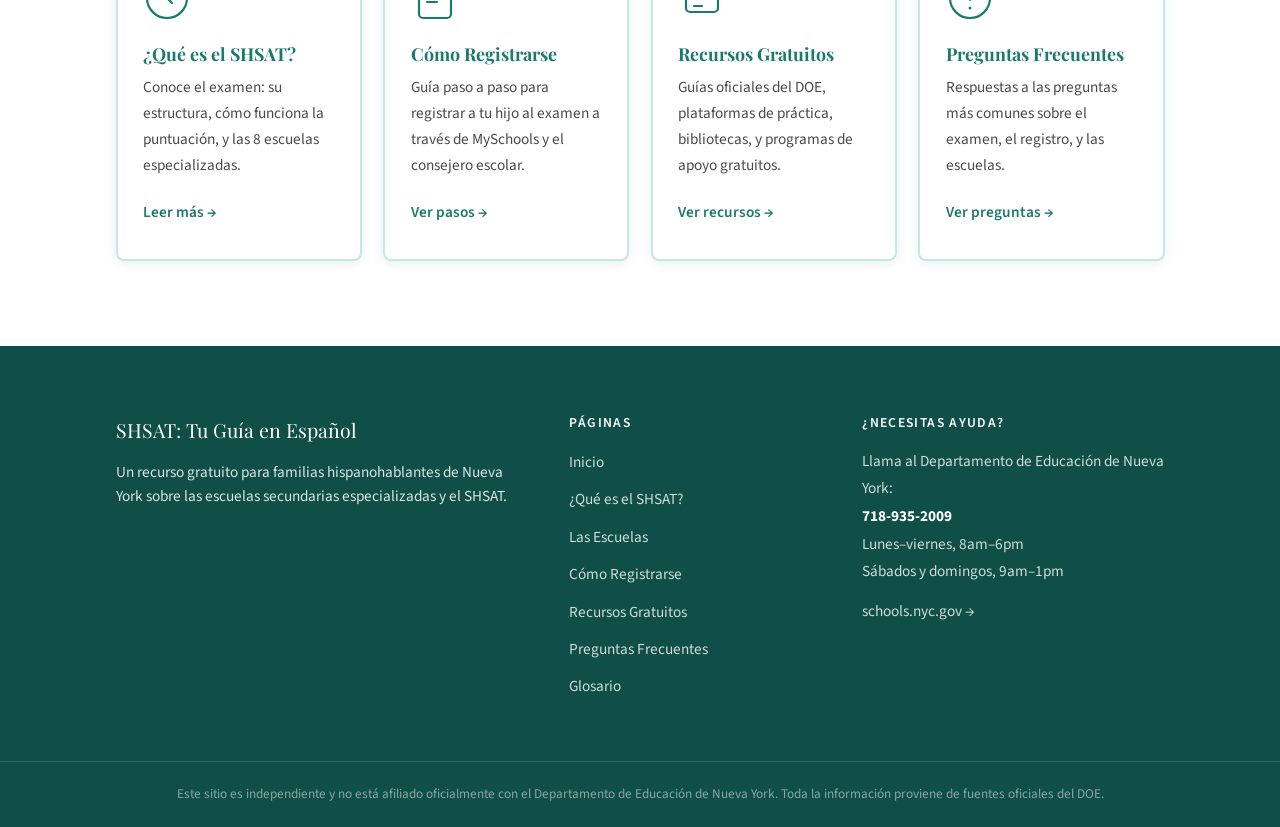
==== commit ce69c1be: "Update index.html" ====
--- a/index.html
+++ b/index.html
@@ -75,7 +75,7 @@
   <section class="section section--light">
     <div class="container">
       <h2 class="section__title">¿Qué son las escuelas secundarias especializadas?</h2>
-      <p class="section__lead">Son 8 escuelas secundarias públicas en Nueva York —completamente gratuitas— reconocidas entre las mejores del mundo. La admisión se basa exclusivamente en el puntaje del SHSAT.</p>
+      <p class="section__lead">Son 8 escuelas secundarias públicas en Nueva York reconocidas entre las mejores del mundo. La admisión se basa exclusivamente en el puntaje del SHSAT, y todos son completamente gratuitas.</p>
 
       <div class="school-grid">
 
@@ -100,7 +100,7 @@
         <a href="escuelas.html#staten-island-tech" class="school-card">
           <img src="images/staten-island-tech.jpg" alt="Staten Island Technical High School" onerror="this.style.display='none'">
           <h3>Staten Island Technical High School</h3>
-          <p>Staten Island. Pequeña y altamente competitiva, enfocada en ciencias y tecnología.</p>
+          <p>Staten Island. Enfocada en ciencias y tecnología.</p>
         </a>
 
         <a href="escuelas.html#lehman" class="school-card">
@@ -176,7 +176,7 @@
             <circle cx="24" cy="34" r="1.5" fill="currentColor" stroke="none"/>
           </svg>
           <h3>Preguntas Frecuentes</h3>
-          <p>Respuestas claras a las preguntas más comunes sobre el examen, el registro, y las escuelas.</p>
+          <p>Respuestas a las preguntas más comunes sobre el examen, el registro, y las escuelas.</p>
           <span class="nav-card__link">Ver preguntas &rarr;</span>
         </a>
 
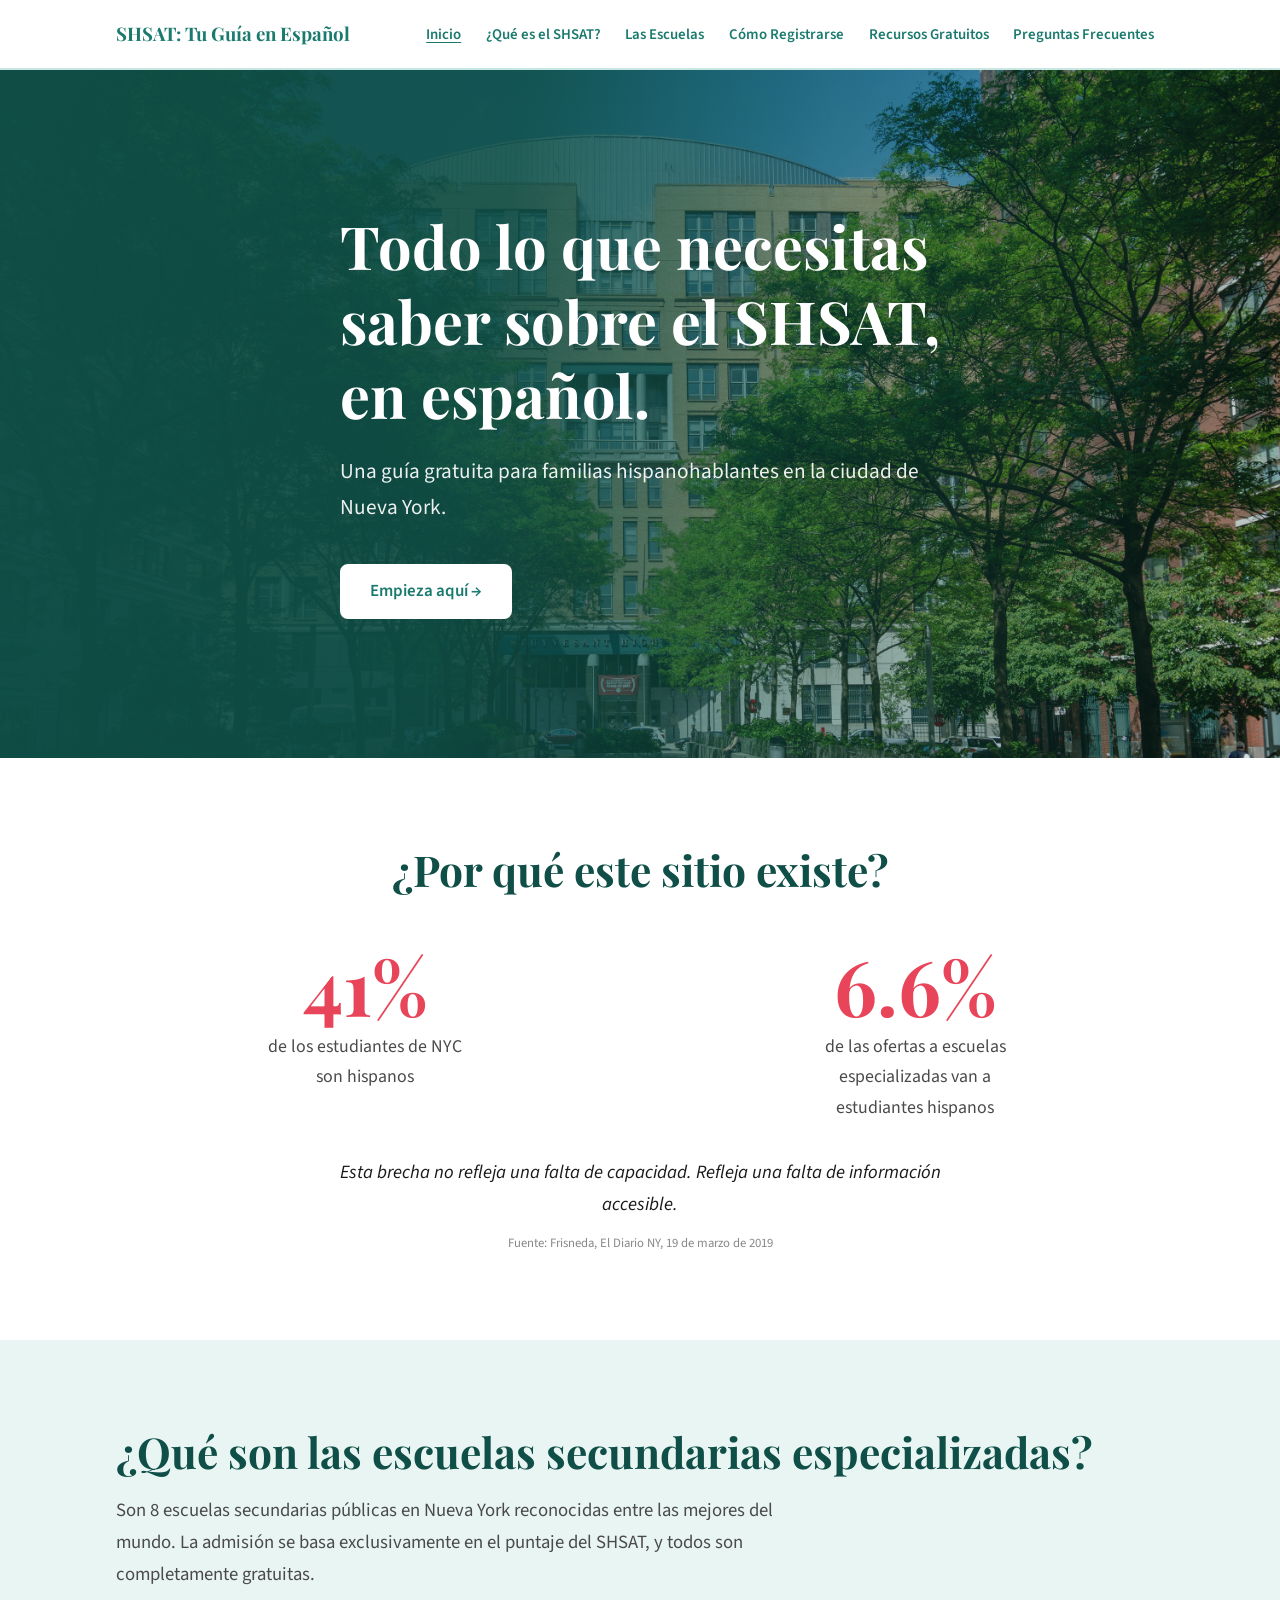
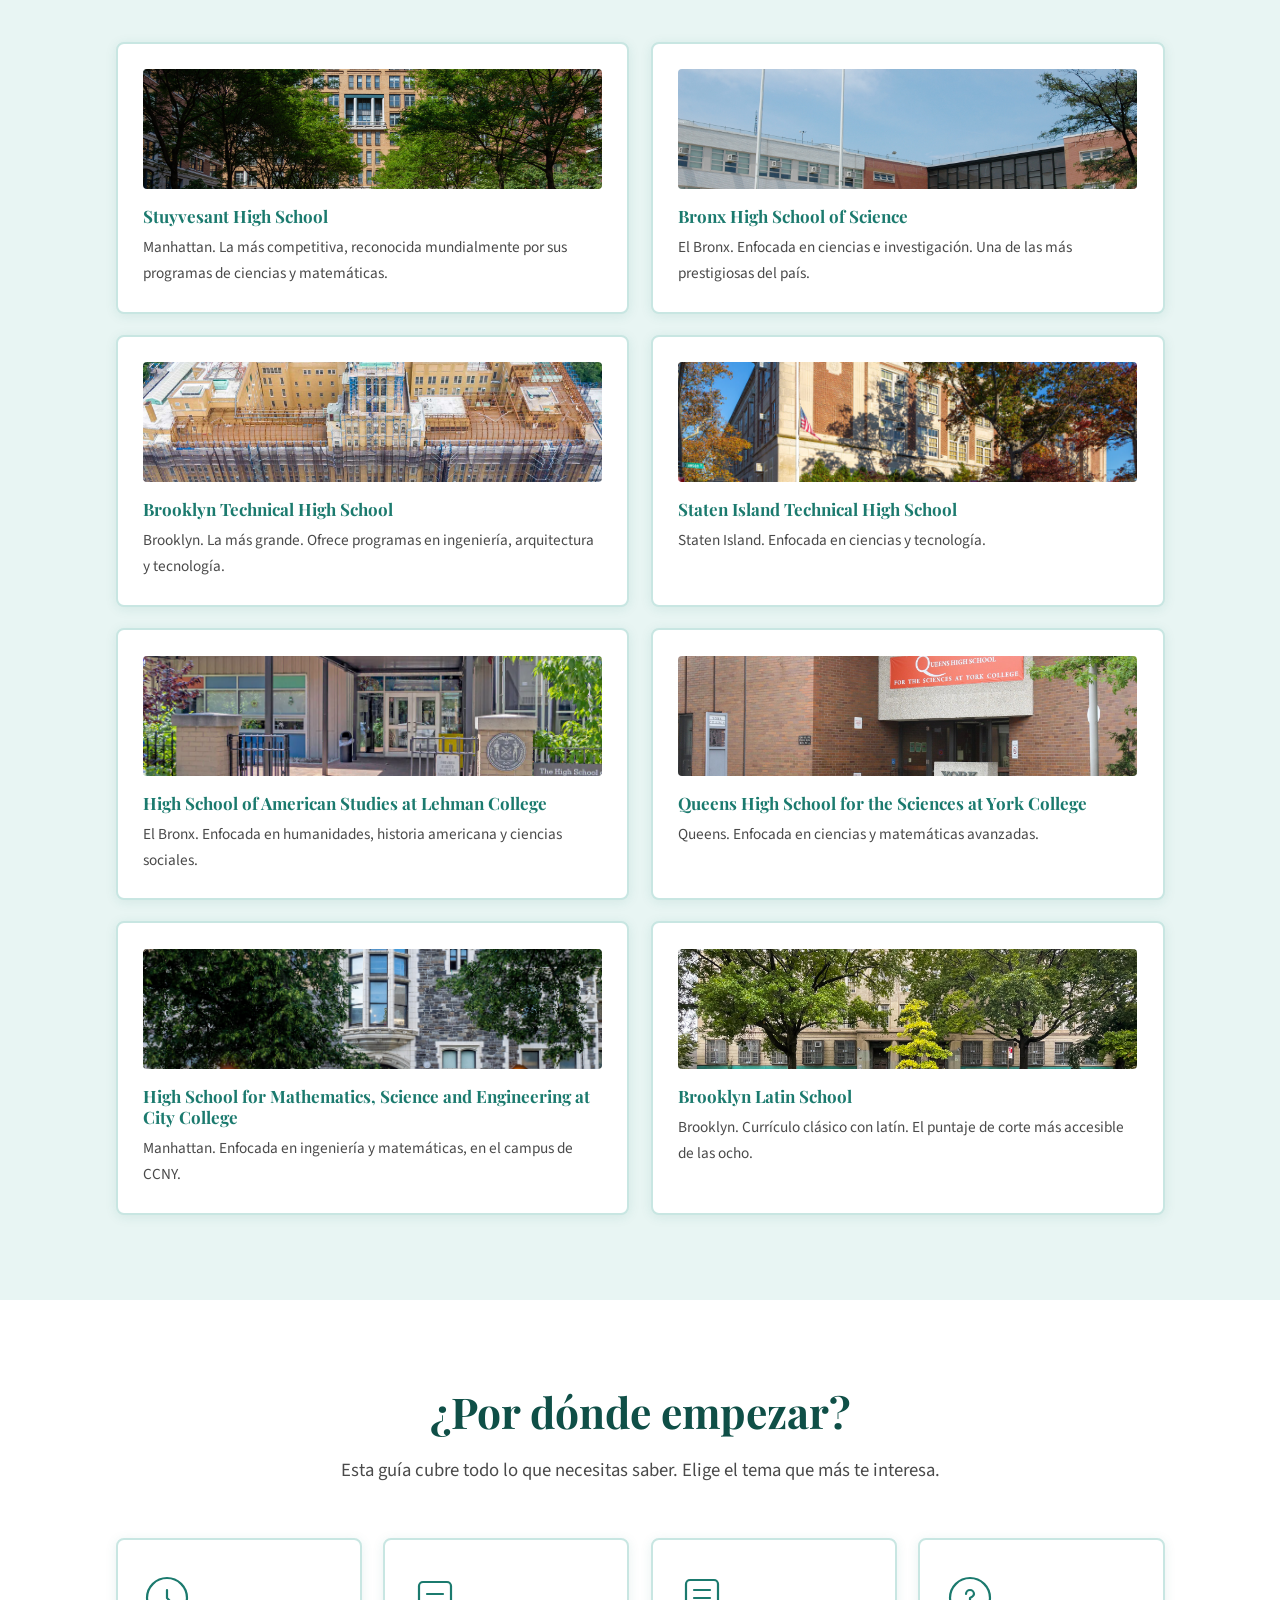
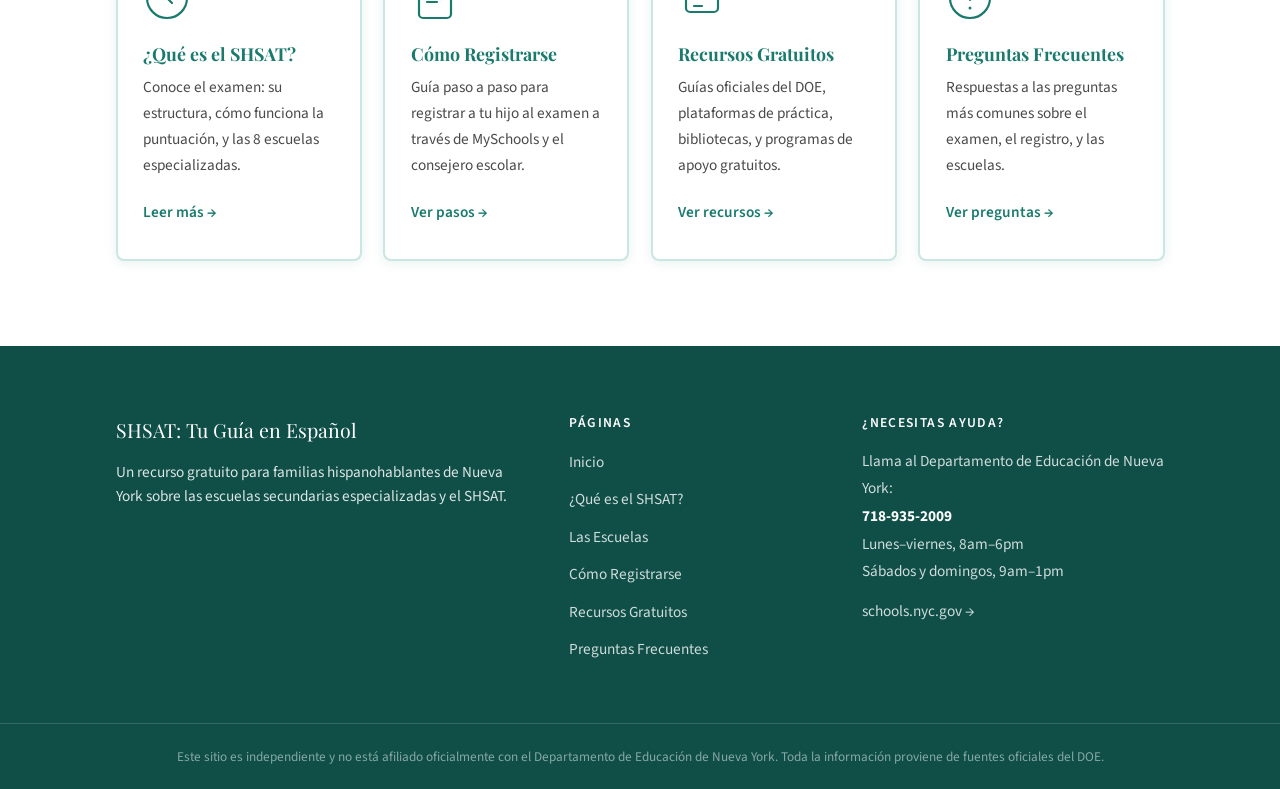
==== commit 729c66f7: "Remove glosario page and all references to it Deleted glosario.html, removed nav link and footer lin" ====
--- a/index.html
+++ b/index.html
@@ -35,7 +35,6 @@
         <li><a href="como-registrarse.html" class="nav__link">Cómo Registrarse</a></li>
         <li><a href="recursos.html"         class="nav__link">Recursos Gratuitos</a></li>
         <li><a href="faq.html"              class="nav__link">Preguntas Frecuentes</a></li>
-        <li><a href="glosario.html"         class="nav__link">Glosario</a></li>
       </ul>
     </div>
   </nav>
@@ -203,7 +202,6 @@
             <li><a href="como-registrarse.html">Cómo Registrarse</a></li>
             <li><a href="recursos.html">Recursos Gratuitos</a></li>
             <li><a href="faq.html">Preguntas Frecuentes</a></li>
-            <li><a href="glosario.html">Glosario</a></li>
           </ul>
         </div>
 
